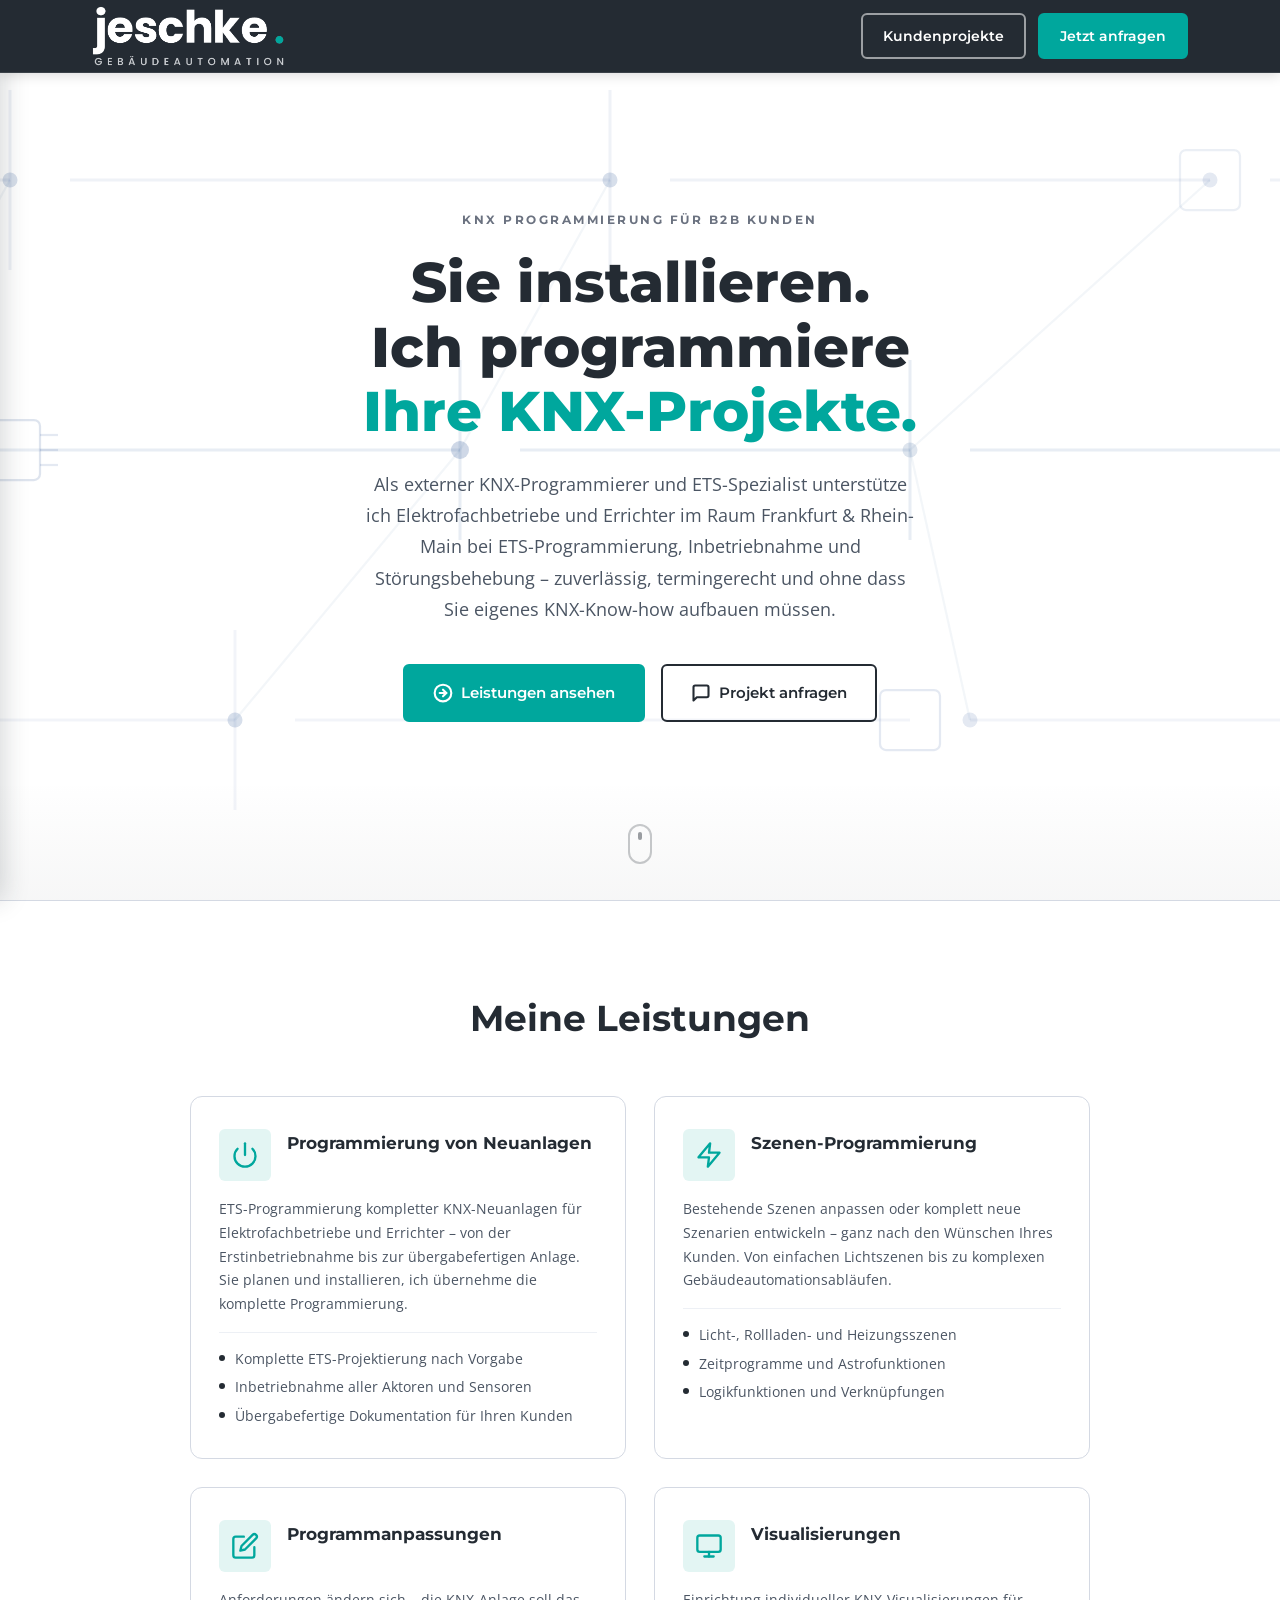
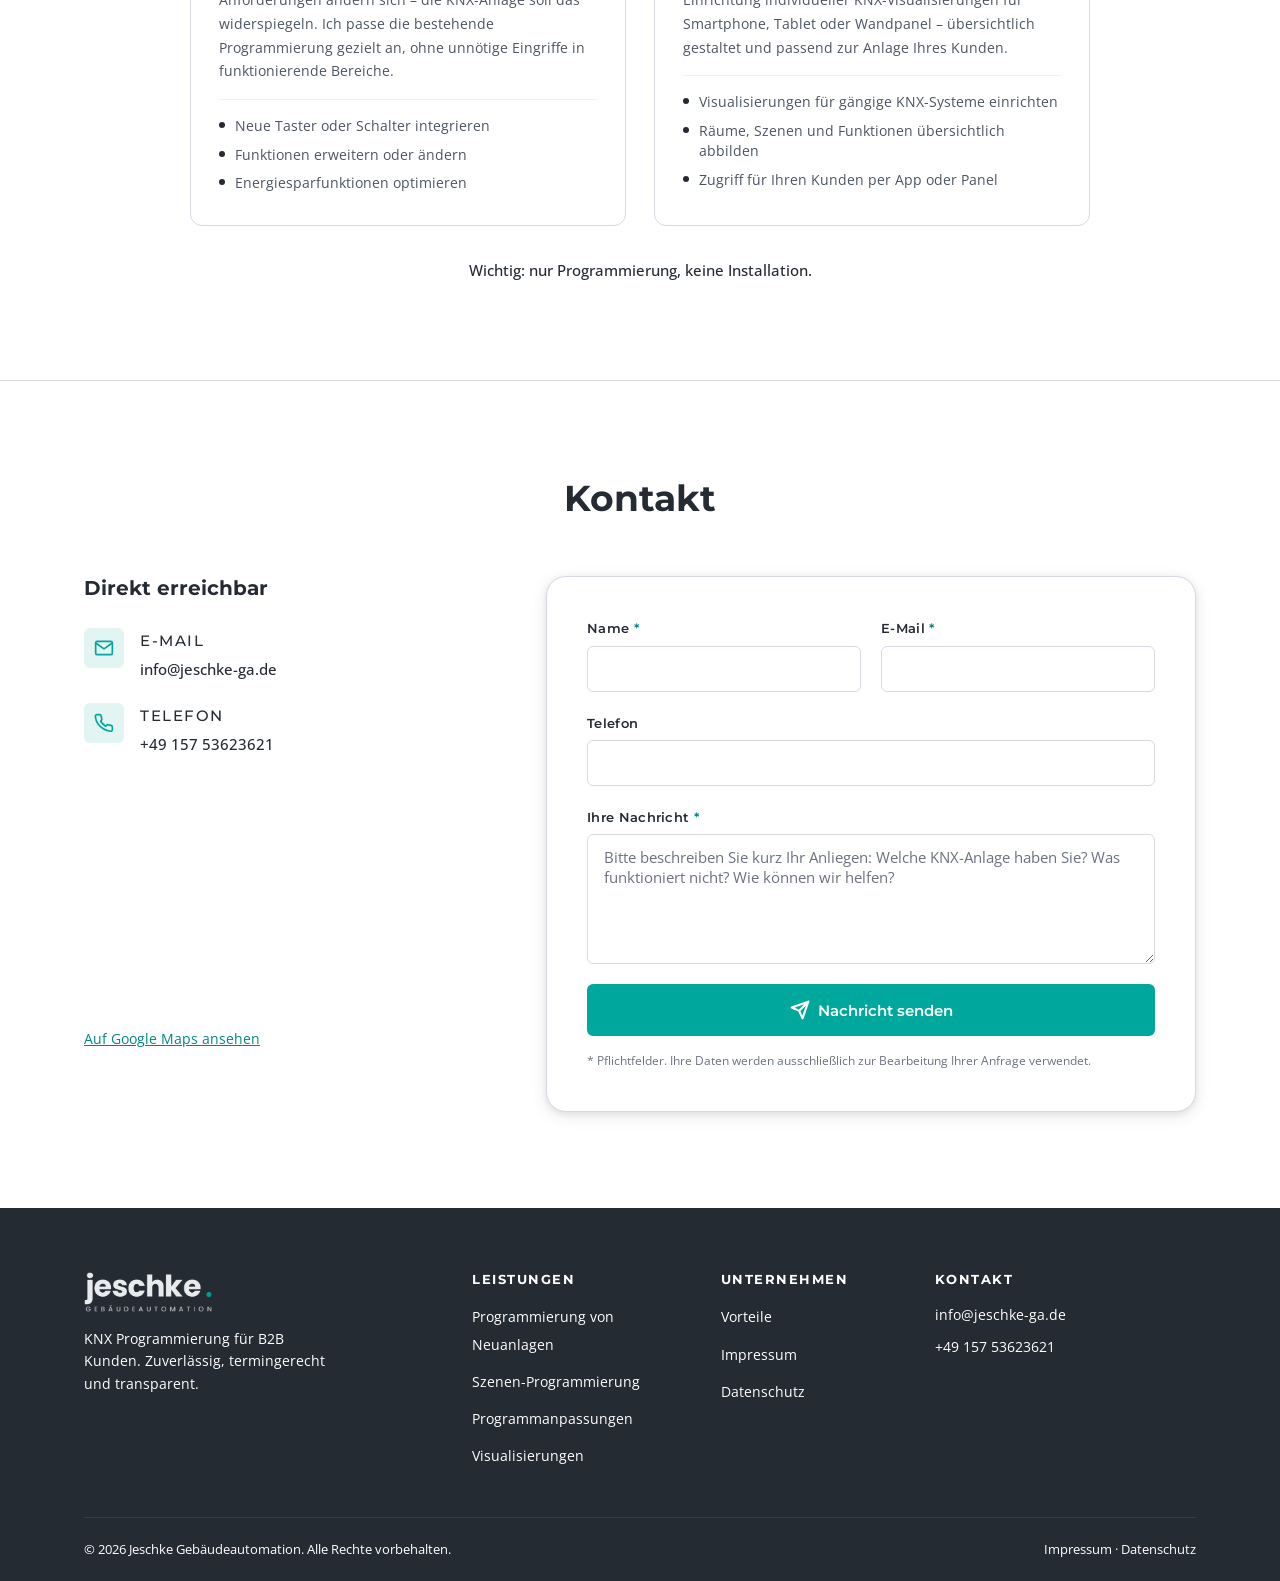
==== index.html @ 16a539ff "Komplettes Rebranding zu Jeschke Gebäudeautomation Neues Logo (Wortmarke + Teal-Punkt) in drei Varia" ====
<!DOCTYPE html>
<html lang="de">
<head>
    <meta charset="UTF-8">
    <meta name="viewport" content="width=device-width, initial-scale=1.0, viewport-fit=cover">
    <link rel="icon" type="image/png" href="assets/logo-square.png">
    <link rel="apple-touch-icon" href="assets/logo-square.png">
    <title>KNX Programmierung für B2B Kunden · Frankfurt | Jeschke Gebäudeautomation</title>
    <meta name="description" content="KNX Programmierung für B2B Kunden: externer KNX-Programmierer & ETS-Spezialist für Elektrofachbetriebe und Errichter im Raum Frankfurt am Main. Neuanlagen, Szenen-Programmierung, Visualisierung & Programmanpassung. Zuverlässig, termingerecht, transparent.">
    <meta name="keywords" content="KNX Programmierung für B2B Kunden, KNX Programmierer Frankfurt, KNX ETS Programmierer Frankfurt, KNX Spezialist Frankfurt, KNX Programmierung für Elektrofachbetriebe, KNX ETS Programmierung Frankfurt, ETS5 ETS6 Frankfurt, Smart Home KNX Frankfurt, Jeschke Gebäudeautomation Frankfurt, Gebäudeautomation Frankfurt, KNX Programmierung Rhein-Main">
    <meta name="robots" content="index, follow">
    <meta name="theme-color" content="#ffffff">
    <meta name="color-scheme" content="light">
    <link rel="canonical" href="https://jeschke-ga.de/">
    <meta property="og:title" content="KNX Programmierung für B2B Kunden · Frankfurt | Jeschke Gebäudeautomation">
    <meta property="og:description" content="Externer KNX-Programmierer & ETS-Spezialist für Elektrofachbetriebe und Errichter in Frankfurt am Main. Sie installieren, ich programmiere.">
    <meta property="og:type" content="website">
    <meta property="og:url" content="https://jeschke-ga.de/">
    <meta property="og:locale" content="de_DE">
    <script type="application/ld+json">
    {
      "@context": "https://schema.org",
      "@type": "LocalBusiness",
      "name": "Jeschke Gebäudeautomation",
      "description": "KNX Programmierung für B2B Kunden: externer KNX-Programmierer und ETS-Spezialist für Elektrofachbetriebe und Errichter in Frankfurt am Main. Programmierung von Neuanlagen, Szenen-Programmierung, Visualisierung und Programmanpassung.",
      "telephone": "+4915753623621",
      "email": "info@jeschke-ga.de",
      "url": "https://jeschke-ga.de/",
      "address": {
        "@type": "PostalAddress",
        "addressLocality": "Frankfurt am Main",
        "addressRegion": "Hessen",
        "addressCountry": "DE"
      },
      "areaServed": {
        "@type": "GeoCircle",
        "geoMidpoint": {
          "@type": "GeoCoordinates",
          "latitude": 50.1109,
          "longitude": 8.6821
        },
        "geoRadius": "80000"
      },
      "serviceType": [
        "KNX Programmierung für B2B Kunden",
        "KNX Programmierung für Neuanlagen",
        "KNX Szenen-Programmierung",
        "KNX Visualisierung",
        "KNX ETS Programmierung",
        "Gebäudeautomation"
      ],
      "priceRange": "€€",
      "openingHoursSpecification": {
        "@type": "OpeningHoursSpecification",
        "dayOfWeek": ["Monday","Tuesday","Wednesday","Thursday","Friday"],
        "opens": "08:00",
        "closes": "18:00"
      },
      "sameAs": []
    }
    </script>
    <link rel="preconnect" href="https://fonts.googleapis.com">
    <link rel="preconnect" href="https://fonts.gstatic.com" crossorigin>
    <link href="https://fonts.googleapis.com/css2?family=Montserrat:wght@400;600;700;800&family=Open+Sans:wght@400;500;600&display=swap" rel="stylesheet">
    <link rel="stylesheet" href="style.css?v=16">
</head>
<body>

    <!-- NAVIGATION -->
    <nav class="navbar" id="navbar">
        <div class="nav-container">
            <a href="#home" class="nav-logo">
                <img src="assets/logo-wide-white.png?v=3" alt="Jeschke Gebäudeautomation">
            </a>
            <div class="nav-actions">
                <a href="kundenprojekte.html" class="nav-btn-ghost">Kundenprojekte</a>
                <a href="#kontakt" class="nav-btn-primary">Jetzt anfragen</a>
            </div>
            <button class="nav-toggle" id="navToggle" aria-label="Menü öffnen" aria-expanded="false">
                <span></span><span></span><span></span>
            </button>
        </div>
    </nav>
    <div class="nav-overlay" id="navOverlay"></div>
    <div class="nav-drawer" id="navDrawer">
        <div class="nav-drawer-header">
            <img src="assets/logo-wide.png?v=3" alt="Jeschke Gebäudeautomation" class="nav-drawer-logo">
            <button class="nav-drawer-close" id="navClose" aria-label="Menü schließen">✕</button>
        </div>
        <nav class="nav-drawer-links">
            <a href="kundenprojekte.html" class="nav-drawer-link">Kundenprojekte</a>
            <a href="#kontakt" class="nav-drawer-link primary">Jetzt anfragen</a>
        </nav>
    </div>

    <!-- ============================================================
         HERO
    ============================================================ -->
    <section class="hero" id="home">
        <div class="hero-circuit" aria-hidden="true">
            <svg class="circuit-svg" viewBox="0 0 1440 600" preserveAspectRatio="xMidYMid slice" xmlns="http://www.w3.org/2000/svg">
                <line x1="0" y1="120" x2="300" y2="120" stroke="rgba(35,78,144,0.07)" stroke-width="2"/>
                <line x1="340" y1="120" x2="700" y2="120" stroke="rgba(35,78,144,0.07)" stroke-width="2"/>
                <line x1="740" y1="120" x2="1100" y2="120" stroke="rgba(35,78,144,0.07)" stroke-width="2"/>
                <line x1="1140" y1="120" x2="1440" y2="120" stroke="rgba(35,78,144,0.07)" stroke-width="2"/>
                <line x1="0" y1="300" x2="200" y2="300" stroke="rgba(35,78,144,0.1)" stroke-width="2"/>
                <line x1="240" y1="300" x2="600" y2="300" stroke="rgba(35,78,144,0.1)" stroke-width="2"/>
                <line x1="640" y1="300" x2="900" y2="300" stroke="rgba(35,78,144,0.1)" stroke-width="2"/>
                <line x1="940" y1="300" x2="1300" y2="300" stroke="rgba(35,78,144,0.1)" stroke-width="2"/>
                <line x1="1340" y1="300" x2="1440" y2="300" stroke="rgba(35,78,144,0.1)" stroke-width="2"/>
                <line x1="0" y1="480" x2="450" y2="480" stroke="rgba(35,78,144,0.06)" stroke-width="2"/>
                <line x1="490" y1="480" x2="900" y2="480" stroke="rgba(35,78,144,0.06)" stroke-width="2"/>
                <line x1="940" y1="480" x2="1440" y2="480" stroke="rgba(35,78,144,0.06)" stroke-width="2"/>
                <line x1="300" y1="60" x2="300" y2="180" stroke="rgba(35,78,144,0.07)" stroke-width="2"/>
                <line x1="700" y1="60" x2="700" y2="180" stroke="rgba(35,78,144,0.07)" stroke-width="2"/>
                <line x1="200" y1="240" x2="200" y2="360" stroke="rgba(35,78,144,0.1)" stroke-width="2"/>
                <line x1="600" y1="240" x2="600" y2="360" stroke="rgba(35,78,144,0.1)" stroke-width="2"/>
                <line x1="900" y1="240" x2="900" y2="360" stroke="rgba(35,78,144,0.1)" stroke-width="2"/>
                <line x1="450" y1="420" x2="450" y2="540" stroke="rgba(35,78,144,0.06)" stroke-width="2"/>
                <circle cx="300" cy="120" r="5" fill="rgba(35,78,144,0.18)"/>
                <circle cx="700" cy="120" r="5" fill="rgba(35,78,144,0.18)"/>
                <circle cx="1100" cy="120" r="5" fill="rgba(35,78,144,0.12)"/>
                <circle cx="200" cy="300" r="5" fill="rgba(35,78,144,0.22)"/>
                <circle cx="600" cy="300" r="6" fill="rgba(35,78,144,0.22)"/>
                <circle cx="900" cy="300" r="5" fill="rgba(35,78,144,0.15)"/>
                <circle cx="1300" cy="300" r="5" fill="rgba(35,78,144,0.15)"/>
                <circle cx="450" cy="480" r="5" fill="rgba(35,78,144,0.18)"/>
                <circle cx="940" cy="480" r="5" fill="rgba(35,78,144,0.12)"/>
                <line x1="300" y1="120" x2="200" y2="300" stroke="rgba(35,78,144,0.05)" stroke-width="1.5"/>
                <line x1="700" y1="120" x2="600" y2="300" stroke="rgba(35,78,144,0.05)" stroke-width="1.5"/>
                <line x1="1100" y1="120" x2="900" y2="300" stroke="rgba(35,78,144,0.05)" stroke-width="1.5"/>
                <line x1="600" y1="300" x2="450" y2="480" stroke="rgba(35,78,144,0.05)" stroke-width="1.5"/>
                <line x1="900" y1="300" x2="940" y2="480" stroke="rgba(35,78,144,0.05)" stroke-width="1.5"/>
                <rect x="280" y="280" width="40" height="40" rx="4" fill="none" stroke="rgba(35,78,144,0.15)" stroke-width="1.5"/>
                <rect x="880" y="460" width="40" height="40" rx="4" fill="none" stroke="rgba(35,78,144,0.12)" stroke-width="1.5"/>
                <rect x="1080" y="100" width="40" height="40" rx="4" fill="none" stroke="rgba(35,78,144,0.09)" stroke-width="1.5"/>
                <line x1="280" y1="290" x2="268" y2="290" stroke="rgba(35,78,144,0.12)" stroke-width="1.5"/>
                <line x1="280" y1="300" x2="268" y2="300" stroke="rgba(35,78,144,0.12)" stroke-width="1.5"/>
                <line x1="280" y1="310" x2="268" y2="310" stroke="rgba(35,78,144,0.12)" stroke-width="1.5"/>
                <line x1="320" y1="290" x2="332" y2="290" stroke="rgba(35,78,144,0.12)" stroke-width="1.5"/>
                <line x1="320" y1="300" x2="332" y2="300" stroke="rgba(35,78,144,0.12)" stroke-width="1.5"/>
                <line x1="320" y1="310" x2="332" y2="310" stroke="rgba(35,78,144,0.12)" stroke-width="1.5"/>
            </svg>
        </div>
        <div class="hero-content fade-in">
            <p class="hero-eyebrow">KNX Programmierung für B2B Kunden</p>
            <h1>Sie installieren.<br>Ich programmiere<br><span class="hero-accent">Ihre KNX-Projekte.</span></h1>
            <p class="hero-sub">Als externer KNX-Programmierer und ETS-Spezialist unterstütze ich Elektrofachbetriebe und Errichter im Raum Frankfurt &amp; Rhein-Main bei ETS-Programmierung, Inbetriebnahme und Störungsbehebung – zuverlässig, termingerecht und ohne dass Sie eigenes KNX-Know-how aufbauen müssen.</p>
            <div class="hero-ctas">
                <a href="#leistungen" class="btn btn-primary">
                    <svg width="20" height="20" viewBox="0 0 24 24" fill="none" stroke="currentColor" stroke-width="2.5" stroke-linecap="round" stroke-linejoin="round"><circle cx="12" cy="12" r="10"/><polyline points="12 8 16 12 12 16"/><line x1="8" y1="12" x2="16" y2="12"/></svg>
                    Leistungen ansehen
                </a>
                <a href="#kontakt" class="btn btn-outline">
                    <svg width="20" height="20" viewBox="0 0 24 24" fill="none" stroke="currentColor" stroke-width="2.5" stroke-linecap="round" stroke-linejoin="round"><path d="M21 15a2 2 0 0 1-2 2H7l-4 4V5a2 2 0 0 1 2-2h14a2 2 0 0 1 2 2z"></path></svg>
                    Projekt anfragen
                </a>
            </div>
        </div>
        <div class="hero-scroll-indicator" aria-hidden="true">
            <span></span>
        </div>
    </section>

    <!-- ============================================================
         LEISTUNGEN
    ============================================================ -->
    <section class="services" id="leistungen">
        <div class="container">
            <div class="section-header reveal">
                <h2>Meine Leistungen</h2>
            </div>
            <div class="service-grid">

                <div class="service-card reveal">
                    <div class="service-card-header">
                        <div class="service-icon">
                            <svg width="28" height="28" viewBox="0 0 24 24" fill="none" stroke="currentColor" stroke-width="2" stroke-linecap="round" stroke-linejoin="round"><path d="M12 2v10"/><path d="M18.36 6.64a9 9 0 1 1-12.73 0"/></svg>
                        </div>
                        <h3>Programmierung von Neuanlagen</h3>
                    </div>
                    <p>ETS-Programmierung kompletter KNX-Neuanlagen für Elektrofachbetriebe und Errichter – von der Erstinbetriebnahme bis zur übergabefertigen Anlage. Sie planen und installieren, ich übernehme die komplette Programmierung.</p>
                    <ul class="service-list">
                        <li>Komplette ETS-Projektierung nach Vorgabe</li>
                        <li>Inbetriebnahme aller Aktoren und Sensoren</li>
                        <li>Übergabefertige Dokumentation für Ihren Kunden</li>
                    </ul>
                </div>

                <div class="service-card reveal">
                    <div class="service-card-header">
                        <div class="service-icon">
                            <svg width="28" height="28" viewBox="0 0 24 24" fill="none" stroke="currentColor" stroke-width="2" stroke-linecap="round" stroke-linejoin="round"><polygon points="13 2 3 14 12 14 11 22 21 10 12 10 13 2"/></svg>
                        </div>
                        <h3>Szenen-Programmierung</h3>
                    </div>
                    <p>Bestehende Szenen anpassen oder komplett neue Szenarien entwickeln – ganz nach den Wünschen Ihres Kunden. Von einfachen Lichtszenen bis zu komplexen Gebäudeautomationsabläufen.</p>
                    <ul class="service-list">
                        <li>Licht-, Rollladen- und Heizungsszenen</li>
                        <li>Zeitprogramme und Astrofunktionen</li>
                        <li>Logikfunktionen und Verknüpfungen</li>
                    </ul>
                </div>

                <div class="service-card reveal">
                    <div class="service-card-header">
                        <div class="service-icon">
                            <svg width="28" height="28" viewBox="0 0 24 24" fill="none" stroke="currentColor" stroke-width="2" stroke-linecap="round" stroke-linejoin="round"><path d="M11 4H4a2 2 0 0 0-2 2v14a2 2 0 0 0 2 2h14a2 2 0 0 0 2-2v-7"/><path d="M18.5 2.5a2.121 2.121 0 0 1 3 3L12 15l-4 1 1-4 9.5-9.5z"/></svg>
                        </div>
                        <h3>Programmanpassungen</h3>
                    </div>
                    <p>Anforderungen ändern sich – die KNX-Anlage soll das widerspiegeln. Ich passe die bestehende Programmierung gezielt an, ohne unnötige Eingriffe in funktionierende Bereiche.</p>
                    <ul class="service-list">
                        <li>Neue Taster oder Schalter integrieren</li>
                        <li>Funktionen erweitern oder ändern</li>
                        <li>Energiesparfunktionen optimieren</li>
                    </ul>
                </div>

                <div class="service-card reveal">
                    <div class="service-card-header">
                        <div class="service-icon">
                            <svg width="28" height="28" viewBox="0 0 24 24" fill="none" stroke="currentColor" stroke-width="2" stroke-linecap="round" stroke-linejoin="round"><rect x="2" y="3" width="20" height="14" rx="2"/><line x1="8" y1="21" x2="16" y2="21"/><line x1="12" y1="17" x2="12" y2="21"/></svg>
                        </div>
                        <h3>Visualisierungen</h3>
                    </div>
                    <p>Einrichtung individueller KNX-Visualisierungen für Smartphone, Tablet oder Wandpanel – übersichtlich gestaltet und passend zur Anlage Ihres Kunden.</p>
                    <ul class="service-list">
                        <li>Visualisierungen für gängige KNX-Systeme einrichten</li>
                        <li>Räume, Szenen und Funktionen übersichtlich abbilden</li>
                        <li>Zugriff für Ihren Kunden per App oder Panel</li>
                    </ul>
                </div>

            </div>
            <p class="services-note reveal">Wichtig: nur Programmierung, keine Installation.</p>
        </div>
    </section>


    <!-- ============================================================
         KONTAKT
    ============================================================ -->
    <section class="contact" id="kontakt">
        <div class="container">
            <div class="section-header reveal">
                <h2>Kontakt</h2>
            </div>
            <div class="contact-wrapper reveal">
                <div class="contact-info">
                    <h3>Direkt erreichbar</h3>
                    <ul class="contact-list">
                        <li>
                            <div class="contact-icon">
                                <svg width="20" height="20" viewBox="0 0 24 24" fill="none" stroke="currentColor" stroke-width="2" stroke-linecap="round" stroke-linejoin="round"><path d="M4 4h16c1.1 0 2 .9 2 2v12c0 1.1-.9 2-2 2H4c-1.1 0-2-.9-2-2V6c0-1.1.9-2 2-2z"/><polyline points="22,6 12,13 2,6"/></svg>
                            </div>
                            <div>
                                <span class="contact-label">E-Mail</span>
                                <a href="mailto:info@jeschke-ga.de">info@jeschke-ga.de</a>
                            </div>
                        </li>
                        <li>
                            <div class="contact-icon">
                                <svg width="20" height="20" viewBox="0 0 24 24" fill="none" stroke="currentColor" stroke-width="2" stroke-linecap="round" stroke-linejoin="round"><path d="M22 16.92v3a2 2 0 0 1-2.18 2 19.79 19.79 0 0 1-8.63-3.07A19.5 19.5 0 0 1 4.69 13a19.79 19.79 0 0 1-3.07-8.67A2 2 0 0 1 3.6 2h3a2 2 0 0 1 2 1.72 12.84 12.84 0 0 0 .7 2.81 2 2 0 0 1-.45 2.11L8.09 9.91a16 16 0 0 0 6 6l1.27-1.27a2 2 0 0 1 2.11-.45 12.84 12.84 0 0 0 2.81.7A2 2 0 0 1 22 16.92z"/></svg>
                            </div>
                            <div>
                                <span class="contact-label">Telefon</span>
                                <a href="tel:+4915753623621">+49 157 53623621</a>
                            </div>
                        </li>
                    </ul>
                    <div class="contact-map">
                        <iframe
                            src="https://maps.google.com/maps?q=KNX+Consulting+Jeschke&output=embed&z=9"
                            width="100%"
                            height="220"
                            style="border:0; border-radius: 12px;"
                            allowfullscreen=""
                            loading="lazy"
                            referrerpolicy="no-referrer-when-downgrade"
                            title="Tätigkeitsgebiet Raum Frankfurt am Main">
                        </iframe>
                        <a href="https://maps.app.goo.gl/k1JLEGsHiykRSyze8" target="_blank" rel="noopener" class="contact-map-link">Auf Google Maps ansehen</a>
                    </div>
                </div>
                <form class="contact-form" id="contactForm" action="https://formspree.io/f/xgobpqkr" method="POST">
                    <input type="hidden" name="_subject" value="KNX Anfrage über Website">
                    <div class="form-row">
                        <div class="form-group">
                            <label for="name">Name <span class="required">*</span></label>
                            <input type="text" id="name" name="name" required autocomplete="name">
                        </div>
                        <div class="form-group">
                            <label for="email">E-Mail <span class="required">*</span></label>
                            <input type="email" id="email" name="email" required autocomplete="email">
                        </div>
                    </div>
                    <div class="form-group">
                        <label for="phone">Telefon</label>
                        <input type="tel" id="phone" name="phone" autocomplete="tel">
                    </div>
                    <div class="form-group">
                        <label for="message">Ihre Nachricht <span class="required">*</span></label>
                        <textarea id="message" name="message" rows="5" placeholder="Bitte beschreiben Sie kurz Ihr Anliegen: Welche KNX-Anlage haben Sie? Was funktioniert nicht? Wie können wir helfen?" required></textarea>
                    </div>
                    <button type="submit" class="btn btn-primary btn-full">
                        <svg width="20" height="20" viewBox="0 0 24 24" fill="none" stroke="currentColor" stroke-width="2.5" stroke-linecap="round" stroke-linejoin="round"><line x1="22" y1="2" x2="11" y2="13"/><polygon points="22 2 15 22 11 13 2 9 22 2"/></svg>
                        Nachricht senden
                    </button>
                    <p class="form-hint">* Pflichtfelder. Ihre Daten werden ausschließlich zur Bearbeitung Ihrer Anfrage verwendet.</p>
                </form>
            </div>
        </div>
    </section>

    <!-- ============================================================
         FOOTER
    ============================================================ -->
    <footer class="footer">
        <div class="container">
            <div class="footer-grid">
                <div class="footer-brand">
                    <img src="assets/logo-wide-white.png?v=3" alt="Jeschke Gebäudeautomation" class="footer-logo">
                    <p>KNX Programmierung für B2B Kunden. Zuverlässig, termingerecht und transparent.</p>
                </div>
                <div class="footer-links">
                    <h4>Leistungen</h4>
                    <ul>
                        <li><a href="#leistungen">Programmierung von Neuanlagen</a></li>
                        <li><a href="#leistungen">Szenen-Programmierung</a></li>
                        <li><a href="#leistungen">Programmanpassungen</a></li>
                        <li><a href="#leistungen">Visualisierungen</a></li>
                    </ul>
                </div>
                <div class="footer-links">
                    <h4>Unternehmen</h4>
                    <ul>
                        <li><a href="#vorteile">Vorteile</a></li>
                        <li><a href="impressum.html">Impressum</a></li>
                        <li><a href="datenschutz.html">Datenschutz</a></li>
                    </ul>
                </div>
                <div class="footer-contact">
                    <h4>Kontakt</h4>
                    <p><a href="mailto:info@jeschke-ga.de">info@jeschke-ga.de</a></p>
                    <p><a href="tel:+4915753623621">+49 157 53623621</a></p>
                </div>
            </div>
            <div class="footer-bottom">
                <p>&copy; <span id="year"></span> Jeschke Gebäudeautomation. Alle Rechte vorbehalten.</p>
                <p class="footer-legal"><a href="impressum.html">Impressum</a> · <a href="datenschutz.html">Datenschutz</a></p>
            </div>
        </div>
    </footer>

    <script src="script.js"></script>
</body>
</html>
---- style.css ----
/* ============================================================
   CSS VARIABLES & RESET
============================================================ */
:root {
    --navy:        #242B33;
    --navy-dark:   #171B20;
    --navy-mid:    #3A434F;
    --white:       #FFFFFF;
    --gray-50:     #F5F7FA;
    --gray-100:    #EDF0F5;
    --gray-200:    #D4D9E3;
    --gray-500:    #6B7280;
    --gray-700:    #374151;
    --text-main:   #242B33;
    --text-body:   #4B5563;
    --text-light:  #6B7280;
    --accent:       #00A79D;
    --accent-dark:  #00877F;
    --accent-light: #E3F5F3;
    --radius-sm:   6px;
    --radius-md:   12px;
    --radius-lg:   20px;
    --shadow-sm:   0 1px 3px rgba(36,43,51,0.08), 0 1px 2px rgba(36,43,51,0.06);
    --shadow-md:   0 4px 16px rgba(36,43,51,0.10), 0 2px 6px rgba(36,43,51,0.08);
    --shadow-lg:   0 10px 40px rgba(36,43,51,0.14), 0 4px 12px rgba(36,43,51,0.08);
    --shadow-card: 0 2px 12px rgba(36,43,51,0.08);
    --transition:  all 0.25s cubic-bezier(0.4, 0, 0.2, 1);
    --transition-slow: all 0.4s cubic-bezier(0.4, 0, 0.2, 1);
    --nav-height:  72px;
}

section + section {
    border-top: 1px solid var(--gray-200);
}

*, *::before, *::after {
    box-sizing: border-box;
    margin: 0;
    padding: 0;
}

html {
    scroll-behavior: smooth;
    scroll-padding-top: calc(var(--nav-height) + env(safe-area-inset-top, 0px));
    -webkit-text-size-adjust: 100%;
    background: #ffffff;
    color-scheme: light;
}

body {
    font-family: 'Open Sans', sans-serif;
    font-size: 16px;
    line-height: 1.7;
    color: var(--text-body);
    background: var(--white);
    overflow-x: hidden;
    overscroll-behavior: none;
}

img {
    max-width: 100%;
    height: auto;
    display: block;
}

a {
    color: var(--accent);
    text-decoration: none;
    transition: var(--transition);
}

a:hover {
    color: var(--accent-dark);
}

h1, h2, h3, h4 {
    font-family: 'Montserrat', sans-serif;
    color: var(--text-main);
    line-height: 1.2;
    font-weight: 700;
}

ul {
    list-style: none;
}

/* ============================================================
   UTILITY
============================================================ */
.container {
    max-width: 1160px;
    margin: 0 auto;
    padding: 0 24px;
}

.section-header {
    text-align: center;
    max-width: 640px;
    margin: 0 auto 56px;
}

.section-eyebrow {
    font-family: 'Montserrat', sans-serif;
    font-size: 12px;
    font-weight: 700;
    letter-spacing: 2px;
    text-transform: uppercase;
    color: var(--accent);
    margin-bottom: 12px;
}

.section-header h2 {
    font-size: clamp(1.6rem, 3vw, 2.25rem);
    color: var(--text-main);
    margin-bottom: 16px;
}

.section-sub {
    font-size: 1.05rem;
    color: var(--text-light);
}

/* ============================================================
   SCROLL ANIMATIONS
============================================================ */
.reveal {
    opacity: 0;
    transform: translateY(28px);
    transition: opacity 0.6s cubic-bezier(0.4, 0, 0.2, 1),
                transform 0.6s cubic-bezier(0.4, 0, 0.2, 1);
}

.reveal.visible {
    opacity: 1;
    transform: translateY(0);
}

.fade-in {
    animation: fadeInUp 0.9s cubic-bezier(0.4, 0, 0.2, 1) both;
}

@keyframes fadeInUp {
    from { opacity: 0; transform: translateY(40px); }
    to   { opacity: 1; transform: translateY(0); }
}

/* ============================================================
   BUTTONS
============================================================ */
.btn {
    display: inline-flex;
    align-items: center;
    gap: 8px;
    padding: 14px 28px;
    border-radius: var(--radius-sm);
    font-family: 'Montserrat', sans-serif;
    font-size: 0.95rem;
    font-weight: 600;
    cursor: pointer;
    border: 2px solid transparent;
    transition: var(--transition);
    text-decoration: none;
    white-space: nowrap;
}

/* Primary: auf weißem Hintergrund → Teal-Schaltfläche, weißer Text */
.btn-primary {
    background: var(--accent);
    color: var(--white);
    border-color: var(--accent);
}

.btn-primary:hover {
    background: var(--accent-dark);
    border-color: var(--accent-dark);
    color: var(--white);
    transform: translateY(-2px);
    box-shadow: 0 8px 24px rgba(0, 167, 157, 0.3);
}

/* Outline: Sekundär-Button auf weißem Hintergrund → transparenter Hintergrund, marineblaue Schrift & Rand */
.btn-outline {
    background: transparent;
    color: var(--navy);
    border-color: var(--navy);
}

.btn-outline:hover {
    background: var(--navy);
    border-color: var(--navy);
    color: var(--white);
    transform: translateY(-2px);
}

.btn-full {
    width: 100%;
    justify-content: center;
}

/* SEO-Region: dunkler Hintergrund → primäre Buttons weiß mit Teal-Schrift */
.seo-region .btn-primary {
    background: var(--white);
    color: var(--accent-dark);
    border-color: var(--white);
}

.seo-region .btn-primary:hover {
    background: rgba(255,255,255,0.9);
    color: var(--accent-dark);
    border-color: var(--white);
    transform: translateY(-2px);
    box-shadow: 0 8px 24px rgba(0,0,0,0.15);
}

/* ============================================================
   NAVBAR
============================================================ */
.navbar {
    position: fixed;
    top: 0;
    left: 0;
    right: 0;
    z-index: 1000;
    background: var(--navy);
    border-bottom: 1px solid rgba(255,255,255,0.1);
    box-shadow: 0 2px 12px rgba(0,0,0,0.15);
    padding-top: env(safe-area-inset-top, 0px);
    transition: box-shadow 0.3s ease;
}

.navbar.scrolled {
    box-shadow: 0 2px 20px rgba(0,0,0,0.2);
}

.nav-container {
    max-width: 1160px;
    margin: 0 auto;
    padding: 0 32px;
    height: var(--nav-height);
    display: flex;
    align-items: center;
    justify-content: space-between;
    gap: 24px;
}

.nav-logo {
    flex-shrink: 0;
    display: flex;
    align-items: center;
    text-decoration: none;
}

.nav-logo img {
    height: 60px;
    width: auto;
    display: block;
}

.nav-actions {
    display: flex;
    align-items: center;
    gap: 12px;
    flex-shrink: 0;
}

.nav-toggle {
    display: none;
    flex-direction: column;
    gap: 5px;
    background: none;
    border: none;
    cursor: pointer;
    padding: 8px;
    border-radius: var(--radius-sm);
    transition: var(--transition);
    flex-shrink: 0;
}

.nav-toggle span {
    display: block;
    width: 26px;
    height: 2.5px;
    background: var(--white);
    border-radius: 2px;
    transition: var(--transition);
}

.nav-toggle.active span:nth-child(1) { transform: translateY(7.5px) rotate(45deg); }
.nav-toggle.active span:nth-child(2) { opacity: 0; transform: scaleX(0); }
.nav-toggle.active span:nth-child(3) { transform: translateY(-7.5px) rotate(-45deg); }

.nav-overlay {
    display: none;
    position: fixed;
    inset: 0;
    background: rgba(0,0,0,0.45);
    z-index: 998;
}

.nav-overlay.open {
    display: block;
}

.nav-drawer {
    position: fixed;
    top: 0;
    left: 0;
    width: 75vw;
    max-width: 320px;
    height: 100%;
    background: var(--white);
    z-index: 999;
    transform: translateX(-100%);
    transition: transform 0.3s cubic-bezier(0.4, 0, 0.2, 1);
    display: flex;
    flex-direction: column;
    box-shadow: 4px 0 24px rgba(36,43,51,0.18);
}

.nav-drawer.open {
    transform: translateX(0);
}

.nav-drawer-header {
    display: flex;
    align-items: center;
    justify-content: space-between;
    padding: 20px 20px 16px;
    border-bottom: 1px solid var(--gray-100);
}

.nav-drawer-logo {
    height: 38px;
    width: auto;
}

.nav-drawer-close {
    background: none;
    border: none;
    font-size: 1.4rem;
    font-weight: 700;
    color: var(--navy);
    cursor: pointer;
    padding: 4px 8px;
    line-height: 1;
    transition: var(--transition);
}

.nav-drawer-close:hover {
    color: var(--navy-mid);
}

.nav-drawer-links {
    display: flex;
    flex-direction: column;
}

.nav-drawer-link {
    padding: 18px 24px;
    font-family: 'Montserrat', sans-serif;
    font-size: 1rem;
    font-weight: 600;
    color: var(--navy);
    text-decoration: none;
    border-bottom: 1px solid var(--gray-100);
    transition: var(--transition);
    display: block;
}

.nav-drawer-link:hover {
    background: var(--gray-50);
    color: var(--navy-mid);
}

.nav-drawer-link.primary {
    color: var(--accent-dark);
}

.nav-btn-ghost {
    padding: 9px 20px;
    border: 2px solid rgba(255,255,255,0.55);
    color: var(--white);
    border-radius: var(--radius-sm);
    font-family: 'Montserrat', sans-serif;
    font-size: 0.9rem;
    font-weight: 600;
    text-decoration: none;
    transition: var(--transition);
    white-space: nowrap;
}

.nav-btn-ghost:hover {
    background: var(--white);
    border-color: var(--white);
    color: var(--navy);
}

.nav-btn-primary {
    padding: 9px 20px;
    background: var(--accent);
    color: var(--white);
    border-radius: var(--radius-sm);
    font-family: 'Montserrat', sans-serif;
    font-size: 0.9rem;
    font-weight: 600;
    border: 2px solid var(--accent);
    text-decoration: none;
    transition: var(--transition);
    white-space: nowrap;
}

.nav-btn-primary:hover {
    background: var(--accent-dark);
    border-color: var(--accent-dark);
    color: var(--white);
    transform: translateY(-1px);
    box-shadow: 0 4px 12px rgba(0,0,0,0.25);
}

@media (max-width: 768px) {
    :root {
        --nav-height: 68px;
    }

    .nav-container {
        padding: 0 16px;
        gap: 12px;
    }

    .nav-logo img {
        height: 45px;
    }

    /* Desktop-Buttons ausblenden */
    .nav-actions {
        display: none;
    }

    /* Burger-Button einblenden */
    .nav-toggle {
        display: flex;
    }
}

/* ============================================================
   HERO
============================================================ */
.hero {
    position: relative;
    min-height: 100vh;
    background: var(--white);
    display: flex;
    align-items: center;
    overflow: hidden;
    padding: calc(var(--nav-height) + env(safe-area-inset-top, 0px) + 40px) 24px 80px;
}

.hero::after {
    content: '';
    position: absolute;
    bottom: 0;
    left: 0;
    right: 0;
    height: 120px;
    background: linear-gradient(to bottom, transparent, rgba(36,43,51,0.04));
    pointer-events: none;
}

.hero-circuit {
    position: absolute;
    inset: 0;
    pointer-events: none;
    overflow: hidden;
}

.circuit-svg {
    width: 100%;
    height: 100%;
    object-fit: cover;
}

.hero-content {
    position: relative;
    z-index: 1;
    max-width: 720px;
    margin: 0 auto;
    text-align: center;
    animation-delay: 0.1s;
}

.hero-eyebrow {
    font-family: 'Montserrat', sans-serif;
    font-size: 12px;
    font-weight: 700;
    letter-spacing: 2.5px;
    text-transform: uppercase;
    color: var(--text-light);
    margin-bottom: 20px;
}

.hero h1 {
    font-size: clamp(2rem, 5vw, 3.5rem);
    font-weight: 800;
    color: var(--text-main);
    margin-bottom: 24px;
    line-height: 1.15;
}

.hero-accent {
    color: var(--accent);
}

.hero-sub {
    font-size: clamp(1rem, 2vw, 1.15rem);
    color: var(--text-body);
    margin-bottom: 40px;
    max-width: 560px;
    margin-left: auto;
    margin-right: auto;
    line-height: 1.7;
}

.hero-ctas {
    display: flex;
    gap: 16px;
    justify-content: center;
    flex-wrap: wrap;
}

.hero-scroll-indicator {
    position: absolute;
    bottom: 36px;
    left: 50%;
    transform: translateX(-50%);
    z-index: 2;
}

.hero-scroll-indicator span {
    display: block;
    width: 24px;
    height: 40px;
    border: 2px solid rgba(36,43,51,0.25);
    border-radius: 12px;
    position: relative;
}

.hero-scroll-indicator span::before {
    content: '';
    position: absolute;
    top: 6px;
    left: 50%;
    transform: translateX(-50%);
    width: 4px;
    height: 8px;
    background: rgba(36,43,51,0.45);
    border-radius: 2px;
    animation: scrollBob 1.8s ease-in-out infinite;
}

@keyframes scrollBob {
    0%, 100% { transform: translateX(-50%) translateY(0); opacity: 1; }
    50%       { transform: translateX(-50%) translateY(12px); opacity: 0.3; }
}

/* ============================================================
   SERVICES
============================================================ */
.services {
    padding: 96px 0;
    background: var(--white);
}

.service-grid {
    display: grid;
    grid-template-columns: repeat(2, 1fr);
    gap: 28px;
    max-width: 900px;
    margin: 0 auto;
}

.service-card {
    background: var(--white);
    border: 1px solid var(--gray-200);
    border-radius: var(--radius-md);
    padding: 32px 28px;
    transition: var(--transition-slow);
    position: relative;
    overflow: hidden;
}

.service-card::before {
    content: '';
    position: absolute;
    top: 0;
    left: 0;
    right: 0;
    height: 3px;
    background: var(--accent);
    opacity: 0;
    transition: opacity 0.3s ease;
}

.service-card:hover {
    transform: translateY(-6px);
    box-shadow: var(--shadow-lg);
    border-color: var(--gray-200);
}

.service-card:hover::before {
    opacity: 1;
}

.service-card-highlight {
    background: linear-gradient(160deg, var(--navy) 0%, var(--navy-mid) 100%);
    border-color: transparent;
}

.service-card-highlight h3,
.service-card-highlight p,
.service-card-highlight .service-list li {
    color: rgba(255,255,255,0.9);
}

.service-card-highlight .service-icon {
    background: rgba(255,255,255,0.15);
    color: var(--white);
}

.service-card-highlight::before {
    background: rgba(255,255,255,0.35);
    opacity: 1;
}

.service-card-header {
    display: flex;
    align-items: flex-start;
    gap: 16px;
    margin-bottom: 16px;
    flex-wrap: wrap;
}

.service-icon {
    width: 52px;
    height: 52px;
    background: var(--accent-light);
    border-radius: var(--radius-sm);
    display: flex;
    align-items: center;
    justify-content: center;
    color: var(--accent);
    flex-shrink: 0;
    transition: var(--transition);
}

.service-card:hover .service-icon {
    background: var(--accent);
    color: var(--white);
}

.service-card h3 {
    font-size: 1.05rem;
    color: var(--text-main);
    padding-top: 4px;
    flex: 1;
    min-width: 0;
}

.badge {
    display: inline-block;
    background: var(--accent);
    color: var(--white);
    font-family: 'Montserrat', sans-serif;
    font-size: 10px;
    font-weight: 700;
    letter-spacing: 0.5px;
    text-transform: uppercase;
    padding: 3px 8px;
    border-radius: 4px;
    margin-top: 2px;
    flex-shrink: 0;
}

.service-card p {
    font-size: 0.9rem;
    color: var(--text-body);
    margin-bottom: 16px;
    line-height: 1.65;
}

.service-list {
    display: flex;
    flex-direction: column;
    gap: 8px;
    border-top: 1px solid var(--gray-100);
    padding-top: 16px;
}

.service-card-highlight .service-list {
    border-color: rgba(255,255,255,0.12);
}

.service-list li {
    display: flex;
    align-items: flex-start;
    gap: 10px;
    font-size: 0.85rem;
    color: var(--text-body);
    line-height: 1.5;
}

.service-list li::before {
    content: '';
    display: block;
    width: 6px;
    height: 6px;
    background: var(--navy);
    border-radius: 50%;
    flex-shrink: 0;
    margin-top: 6px;
}

.service-card-highlight .service-list li::before {
    background: rgba(255,255,255,0.7);
}


/* ============================================================
   WHY / VORTEILE
============================================================ */
.why {
    padding: 96px 0;
    background: var(--white);
}

.why-grid {
    display: grid;
    grid-template-columns: repeat(4, 1fr);
    gap: 24px;
}

.why-card {
    background: var(--white);
    border-radius: var(--radius-md);
    padding: 32px 24px;
    box-shadow: var(--shadow-sm);
    border: 1px solid var(--gray-100);
    text-align: center;
    transition: var(--transition-slow);
}

.why-card:hover {
    transform: translateY(-4px);
    box-shadow: var(--shadow-md);
}

.why-icon {
    width: 64px;
    height: 64px;
    background: var(--accent-light);
    border-radius: 50%;
    display: flex;
    align-items: center;
    justify-content: center;
    color: var(--accent);
    margin: 0 auto 20px;
    transition: var(--transition);
}

.why-card:hover .why-icon {
    background: var(--accent);
    color: var(--white);
}

.why-card h3 {
    font-size: 0.95rem;
    margin-bottom: 10px;
    color: var(--text-main);
}

.why-card p {
    font-size: 0.87rem;
    color: var(--text-light);
    line-height: 1.6;
}

/* ============================================================
   CONTACT
============================================================ */
.contact {
    padding: 96px 0;
    background: var(--white);
}

.contact-wrapper {
    display: grid;
    grid-template-columns: 1fr 1.6fr;
    gap: 56px;
    align-items: start;
}

.contact-info h3 {
    font-size: 1.25rem;
    margin-bottom: 28px;
    color: var(--text-main);
}

.contact-list {
    display: flex;
    flex-direction: column;
    gap: 20px;
    margin-bottom: 32px;
}

.contact-list li {
    display: flex;
    gap: 16px;
    align-items: flex-start;
}

.contact-icon {
    width: 40px;
    height: 40px;
    background: var(--accent-light);
    border-radius: var(--radius-sm);
    display: flex;
    align-items: center;
    justify-content: center;
    color: var(--accent);
    flex-shrink: 0;
}

.contact-label {
    display: block;
    font-size: 11px;
    font-family: 'Montserrat', sans-serif;
    font-weight: 700;
    letter-spacing: 1.5px;
    text-transform: uppercase;
    color: var(--text-light);
    margin-bottom: 2px;
}

.contact-list a,
.contact-list span {
    font-size: 0.95rem;
    color: var(--text-main);
    font-weight: 500;
}

.contact-list a:hover {
    color: var(--accent);
}

.contact-note {
    background: var(--accent-light);
    border: 1px solid rgba(0,167,157,0.2);
    border-radius: var(--radius-md);
    padding: 16px 20px;
    display: flex;
    gap: 12px;
    align-items: flex-start;
}

.contact-note svg {
    color: var(--accent-dark);
    flex-shrink: 0;
    margin-top: 1px;
}

.contact-note p {
    font-size: 0.87rem;
    color: var(--text-body);
    line-height: 1.55;
}

/* FORM */
.contact-form {
    background: var(--white);
    border: 1px solid var(--gray-200);
    border-radius: var(--radius-lg);
    padding: 40px;
    box-shadow: var(--shadow-md);
    display: flex;
    flex-direction: column;
    gap: 20px;
}

.form-row {
    display: grid;
    grid-template-columns: 1fr 1fr;
    gap: 20px;
}

.form-group {
    display: flex;
    flex-direction: column;
    gap: 6px;
}

.form-group label {
    font-family: 'Montserrat', sans-serif;
    font-size: 0.82rem;
    font-weight: 600;
    color: var(--text-main);
    letter-spacing: 0.3px;
}

.required {
    color: var(--accent-dark);
}

.form-group input,
.form-group select,
.form-group textarea {
    padding: 12px 16px;
    border: 1.5px solid var(--gray-200);
    border-radius: var(--radius-sm);
    font-family: 'Open Sans', sans-serif;
    font-size: 0.93rem;
    color: var(--text-main);
    background: var(--white);
    transition: var(--transition);
    outline: none;
    appearance: none;
    -webkit-appearance: none;
}

.form-group select {
    background-image: url("data:image/svg+xml,%3Csvg xmlns='http://www.w3.org/2000/svg' width='12' height='12' viewBox='0 0 24 24' fill='none' stroke='%236B7280' stroke-width='2.5' stroke-linecap='round' stroke-linejoin='round'%3E%3Cpolyline points='6 9 12 15 18 9'%3E%3C/polyline%3E%3C/svg%3E");
    background-repeat: no-repeat;
    background-position: right 14px center;
    padding-right: 40px;
    cursor: pointer;
}

.form-group input:focus,
.form-group select:focus,
.form-group textarea:focus {
    border-color: var(--accent);
    box-shadow: 0 0 0 3px rgba(0, 167, 157, 0.15);
}

.form-group input::placeholder,
.form-group textarea::placeholder {
    color: var(--gray-500);
}

.form-group textarea {
    resize: vertical;
    min-height: 130px;
}

.form-hint {
    font-size: 0.78rem;
    color: var(--text-light);
    line-height: 1.5;
    margin-top: -4px;
}

.contact-map {
    margin-top: 24px;
}

.contact-map-link {
    display: inline-block;
    margin-top: 8px;
    font-size: 0.85rem;
    color: var(--accent-dark);
    text-decoration: underline;
}

.contact-map-link:hover {
    color: var(--accent);
}

.services-note {
    text-align: center;
    margin-top: 32px;
    color: var(--navy);
    font-size: 0.95rem;
    font-weight: 500;
}

/* ============================================================
   FOOTER
============================================================ */
.footer {
    background: var(--navy);
    color: var(--white);
    padding: 64px 0 0;
}

.footer-grid {
    display: grid;
    grid-template-columns: 2fr 1.2fr 1fr 1.5fr;
    gap: 40px;
    padding-bottom: 48px;
    border-bottom: 1px solid rgba(255,255,255,0.08);
}

.footer-logo {
    height: 40px;
    width: auto;
    margin-bottom: 16px;
    opacity: 0.9;
}

.footer-brand p {
    font-size: 0.87rem;
    line-height: 1.6;
    max-width: 260px;
}

.footer-links h4,
.footer-contact h4 {
    font-family: 'Montserrat', sans-serif;
    font-size: 0.8rem;
    font-weight: 700;
    letter-spacing: 1.5px;
    text-transform: uppercase;
    color: var(--white);
    margin-bottom: 16px;
}

.footer-links ul {
    display: flex;
    flex-direction: column;
    gap: 10px;
}

.footer-links a {
    font-size: 0.88rem;
    color: var(--white);
    transition: var(--transition);
}

.footer-contact p {
    font-size: 0.88rem;
    margin-bottom: 8px;
}

.footer-contact a {
    color: var(--white);
}

.footer-bottom {
    padding: 20px 0;
    display: flex;
    justify-content: space-between;
    align-items: center;
    gap: 16px;
    flex-wrap: wrap;
}

.footer-bottom p {
    font-size: 0.82rem;
    color: var(--white);
}

.footer-legal a {
    color: var(--white);
    font-size: 0.82rem;
}

/* ============================================================
   RESPONSIVE – TABLET (≤ 1024px)
============================================================ */
@media (max-width: 1024px) {
    .service-grid {
        grid-template-columns: repeat(2, 1fr);
        max-width: 100%;
    }

    .why-grid {
        grid-template-columns: repeat(2, 1fr);
    }

    .footer-grid {
        grid-template-columns: repeat(2, 1fr);
    }
}

/* ============================================================
   RESPONSIVE – MOBILE (≤ 768px)
============================================================ */
@media (max-width: 768px) {
    /* Sections */
    .services, .why, .contact {
        padding: 56px 0;
    }

    .section-header {
        margin-bottom: 32px;
    }

    .service-grid {
        grid-template-columns: 1fr;
        gap: 16px;
        max-width: 100%;
    }

    .service-card {
        padding: 24px 20px;
    }

    .why-grid {
        grid-template-columns: 1fr 1fr;
        gap: 14px;
    }

    .why-card {
        padding: 24px 16px;
    }

    /* Contact */
    .contact-wrapper {
        grid-template-columns: 1fr;
        gap: 28px;
    }

    .contact-form {
        padding: 28px 20px;
        box-shadow: var(--shadow-sm);
    }

    .form-row {
        grid-template-columns: 1fr;
    }

    /* FIX: iOS Safari zoomt automatisch wenn input < 16px */
    .form-group input,
    .form-group select,
    .form-group textarea {
        font-size: 16px;
    }

    /* SEO Region */
    .seo-region {
        padding: 48px 0;
    }

    .seo-region-content h2 {
        font-size: 1.3rem;
        text-align: left;
    }

    .seo-region-content p {
        font-size: 0.93rem;
        text-align: left;
    }

    .seo-region-tags {
        justify-content: flex-start;
    }

    /* Footer */
    .footer {
        padding: 48px 0 0;
    }

    .footer-grid {
        grid-template-columns: 1fr;
        gap: 28px;
        padding-bottom: 36px;
    }

    .footer-logo {
        height: 34px;
    }

    .footer-bottom {
        flex-direction: column;
        text-align: center;
        gap: 8px;
    }
}

/* ============================================================
   RESPONSIVE – SMALL MOBILE (≤ 480px)
============================================================ */
@media (max-width: 480px) {
    .container {
        padding: 0 16px;
    }

    .services, .why, .contact {
        padding: 48px 0;
    }

    .section-header {
        margin-bottom: 28px;
    }

    .why-grid {
        grid-template-columns: 1fr;
    }

    .btn {
        padding: 13px 22px;
        font-size: 0.9rem;
    }

    .contact-form {
        padding: 24px 16px;
    }
}

/* ============================================================
   FOCUS STYLES (ACCESSIBILITY)
============================================================ */
a:focus-visible,
button:focus-visible,
input:focus-visible,
select:focus-visible,
textarea:focus-visible {
    outline: 2px solid var(--accent);
    outline-offset: 3px;
}

/* ============================================================
   STAGGERED REVEAL DELAYS
============================================================ */
.service-card:nth-child(2) { transition-delay: 0.1s; }
.service-card:nth-child(3) { transition-delay: 0.2s; }
.service-card:nth-child(4) { transition-delay: 0.15s; }
.service-card:nth-child(5) { transition-delay: 0.25s; }

.why-card:nth-child(2) { transition-delay: 0.1s; }
.why-card:nth-child(3) { transition-delay: 0.2s; }
.why-card:nth-child(4) { transition-delay: 0.3s; }

@media (prefers-reduced-motion: reduce) {
    .reveal, .fade-in {
        opacity: 1;
        transform: none;
        animation: none;
        transition: none;
    }
    html { scroll-behavior: auto; }
}


/* ============================================================
   SEO REGION SECTION
============================================================ */
.seo-region {
    background: var(--navy);
    padding: 4rem 0;
    border-top: 1px solid rgba(255,255,255,0.08);
}

.seo-region-content {
    max-width: 800px;
    margin: 0 auto;
    text-align: center;
}

.seo-region-content h2 {
    font-size: clamp(1.4rem, 3vw, 1.9rem);
    color: var(--white);
    margin-bottom: 1.2rem;
}

.seo-region-content p {
    color: rgba(255,255,255,0.8);
    line-height: 1.8;
    margin-bottom: 1rem;
    font-size: 1rem;
}

.seo-region-content strong {
    color: var(--white);
}

.seo-region-tags {
    display: flex;
    flex-wrap: wrap;
    gap: 0.5rem;
    justify-content: center;
    margin-top: 1.5rem;
}

.seo-region-tags span {
    background: rgba(255,255,255,0.1);
    border: 1px solid rgba(255,255,255,0.25);
    color: rgba(255,255,255,0.9);
    padding: 0.3rem 0.8rem;
    border-radius: 999px;
    font-size: 0.85rem;
    font-weight: 500;
}
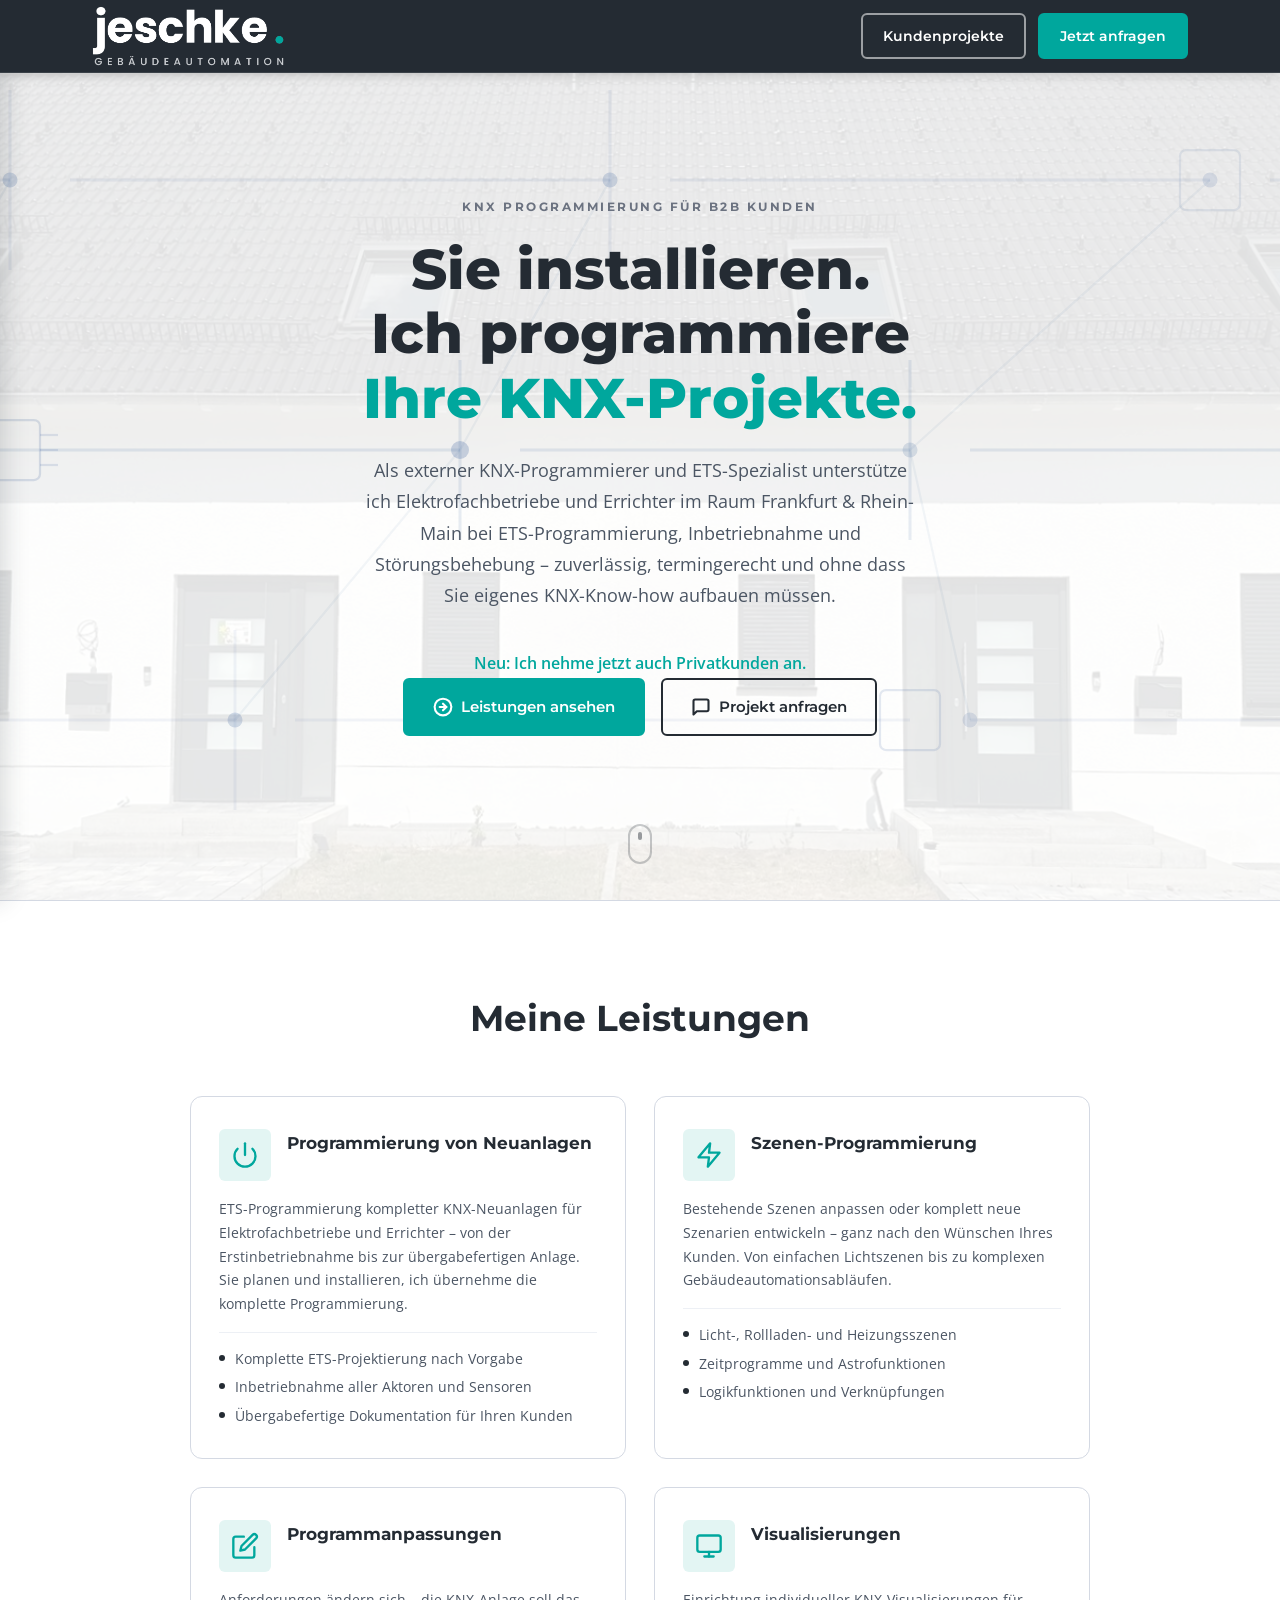
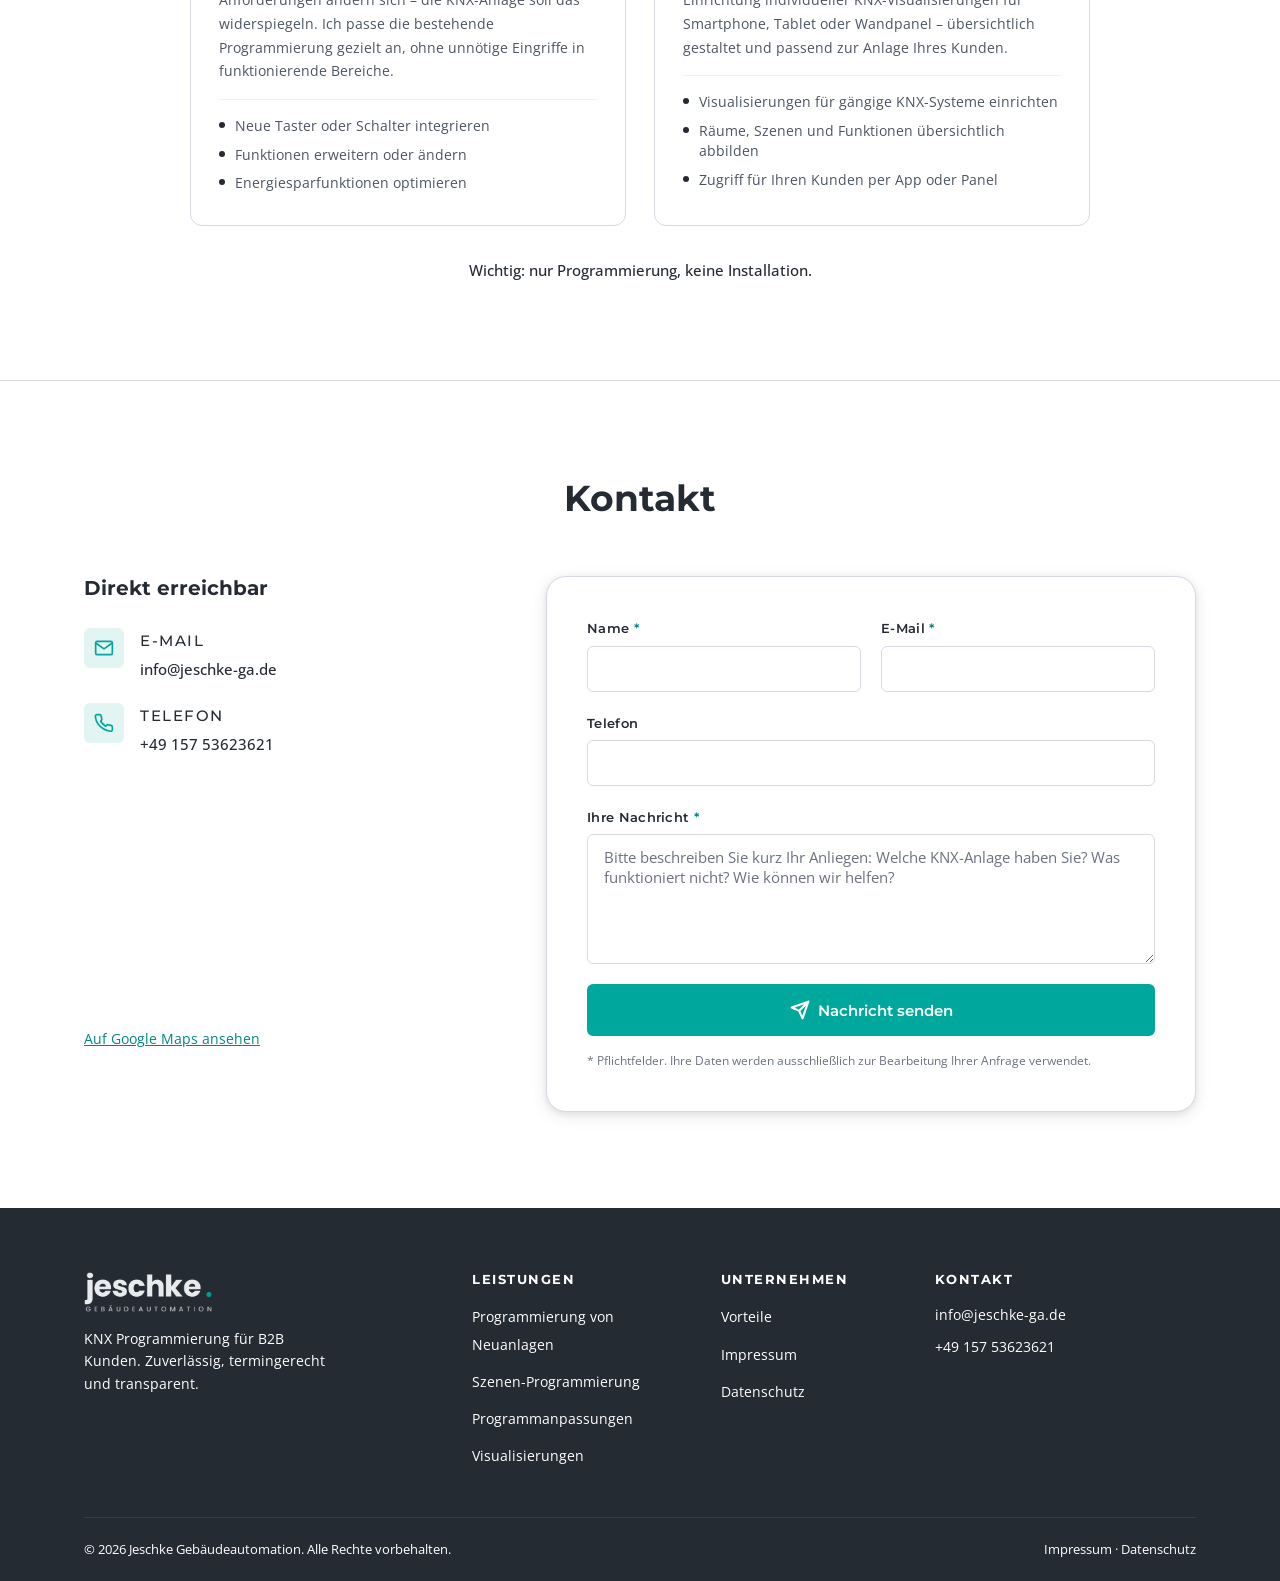
==== commit 4a3d48dc: "Landing: dezente Hintergrundbilder für Hero (Privatkunden-Hinweis)" ====
--- a/index.html
+++ b/index.html
@@ -63,6 +63,36 @@
     <link rel="preconnect" href="https://fonts.gstatic.com" crossorigin>
     <link href="https://fonts.googleapis.com/css2?family=Montserrat:wght@400;600;700;800&family=Open+Sans:wght@400;500;600&display=swap" rel="stylesheet">
     <link rel="stylesheet" href="style.css?v=16">
+    <style>
+    /* Subtile Hintergrundbilder für die Landing-Page (dezent, professionell) */
+    .hero { position: relative; overflow: hidden; }
+    .hero::before,
+    .hero::after {
+        content: "";
+        position: absolute;
+        inset: 0;
+        z-index: 0;
+        background-repeat: no-repeat;
+        background-size: cover;
+        background-position: center;
+        pointer-events: none;
+        transform: translateZ(0);
+    }
+    .hero::before {
+        background-image: url('assets/zweifamilienhaus-outhman.png');
+        opacity: 0.12;
+        filter: saturate(0.9) blur(0.6px);
+    }
+    .hero::after {
+        background-image: url('assets/3db602c9-6c4a-48fe-830f-4647250aa746.JPG');
+        opacity: 0.05;
+        mix-blend-mode: overlay;
+    }
+    .hero-content { position: relative; z-index: 1; }
+    @media (max-width: 800px) {
+        .hero::before, .hero::after { display: none; }
+    }
+    </style>
 </head>
 <body>
 
@@ -146,6 +176,7 @@
             <p class="hero-eyebrow">KNX Programmierung für B2B Kunden</p>
             <h1>Sie installieren.<br>Ich programmiere<br><span class="hero-accent">Ihre KNX-Projekte.</span></h1>
             <p class="hero-sub">Als externer KNX-Programmierer und ETS-Spezialist unterstütze ich Elektrofachbetriebe und Errichter im Raum Frankfurt &amp; Rhein-Main bei ETS-Programmierung, Inbetriebnahme und Störungsbehebung – zuverlässig, termingerecht und ohne dass Sie eigenes KNX-Know-how aufbauen müssen.</p>
+            <p class="hero-note" style="margin-top:0.6rem;font-weight:600;color:var(--accent);">Neu: Ich nehme jetzt auch Privatkunden an.</p>
             <div class="hero-ctas">
                 <a href="#leistungen" class="btn btn-primary">
                     <svg width="20" height="20" viewBox="0 0 24 24" fill="none" stroke="currentColor" stroke-width="2.5" stroke-linecap="round" stroke-linejoin="round"><circle cx="12" cy="12" r="10"/><polyline points="12 8 16 12 12 16"/><line x1="8" y1="12" x2="16" y2="12"/></svg>
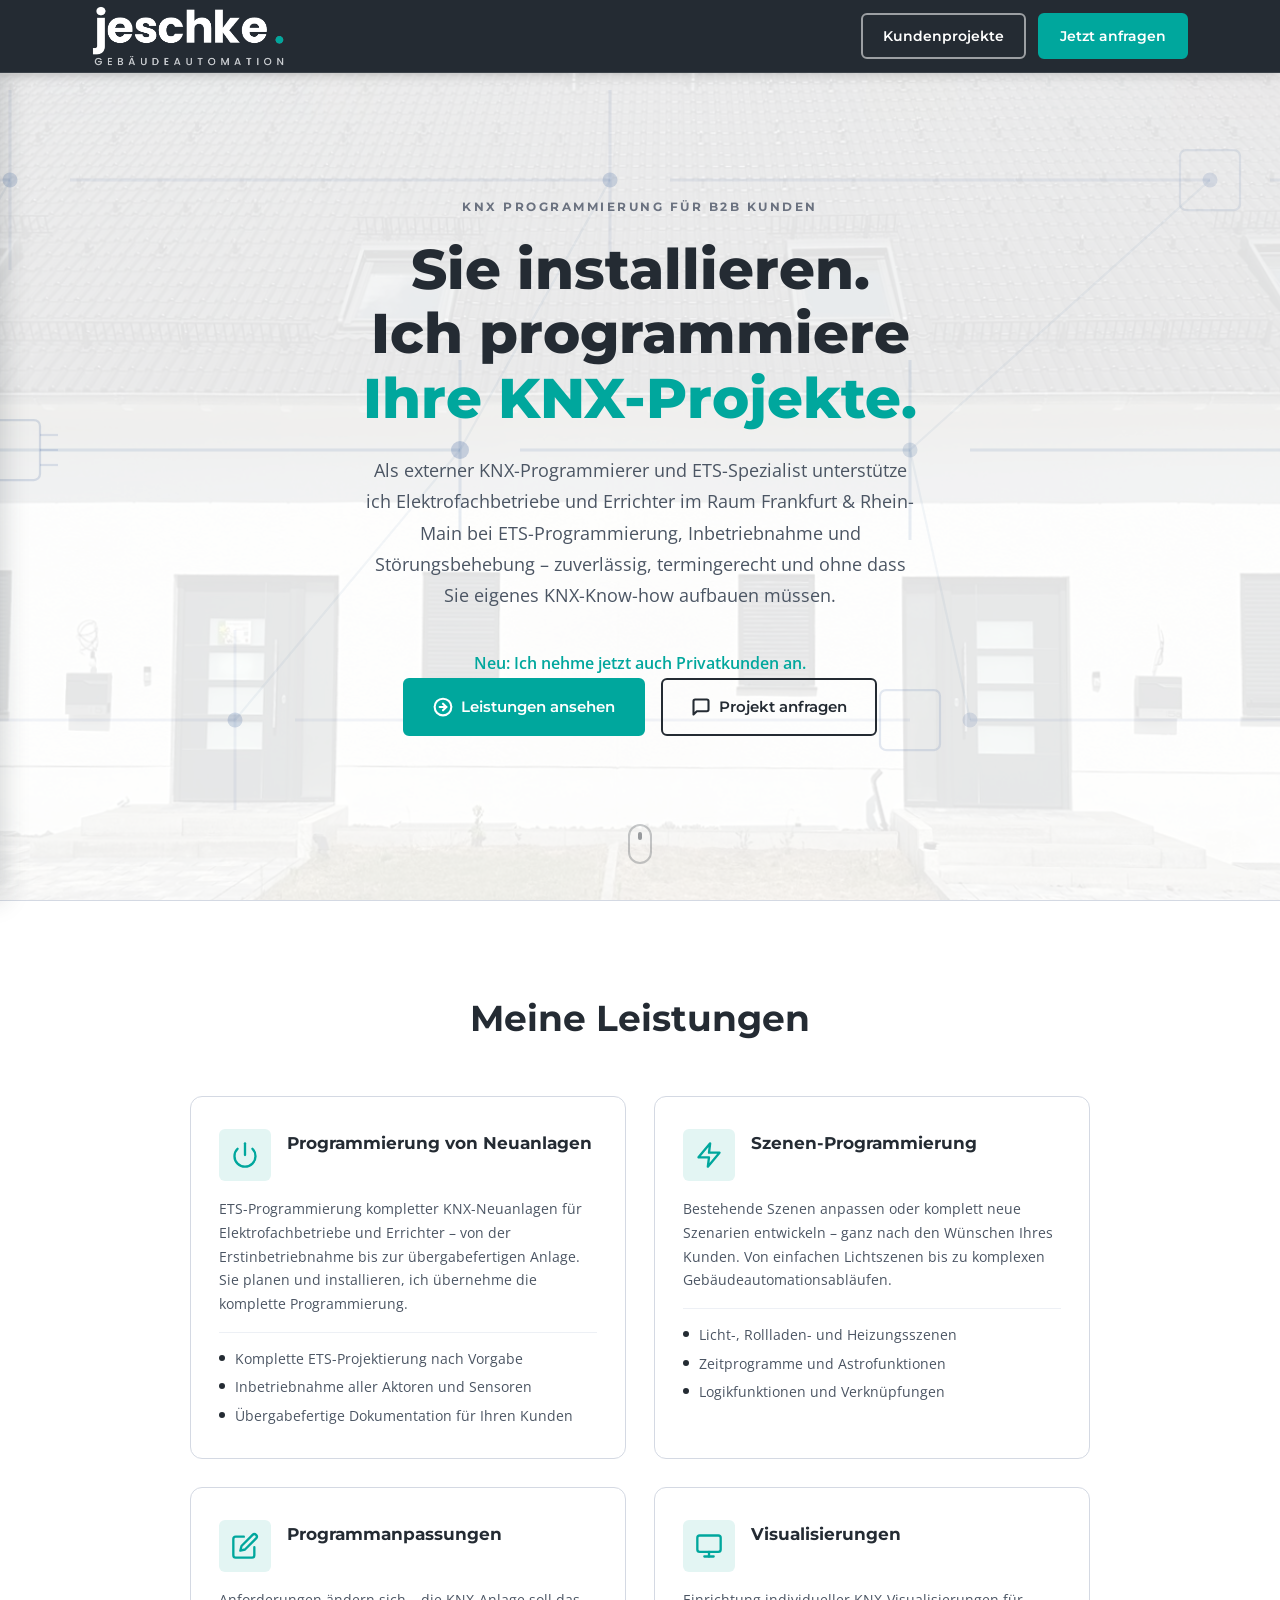
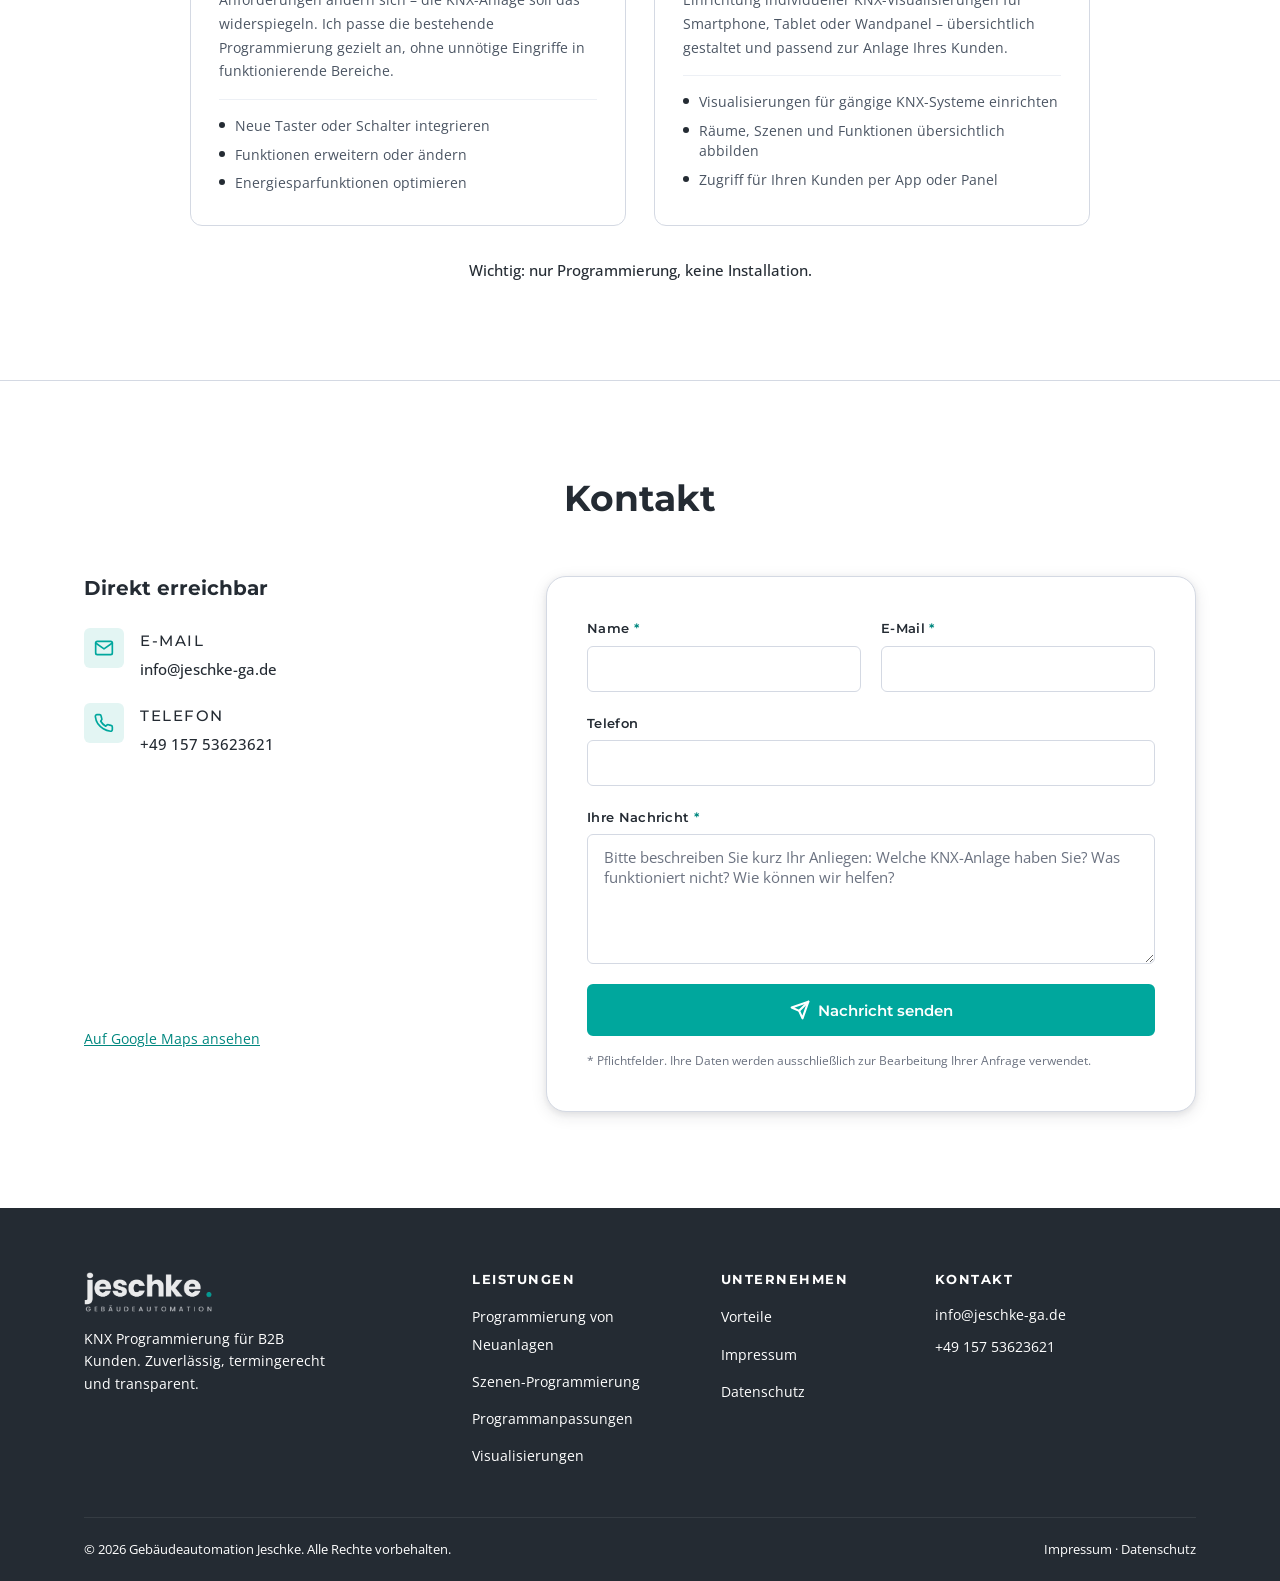
==== commit c54c717c: "Branding: rename to Gebäudeautomation Jeschke across site" ====
--- a/index.html
+++ b/index.html
@@ -5,14 +5,14 @@
     <meta name="viewport" content="width=device-width, initial-scale=1.0, viewport-fit=cover">
     <link rel="icon" type="image/png" href="assets/logo-square.png">
     <link rel="apple-touch-icon" href="assets/logo-square.png">
-    <title>KNX Programmierung für B2B Kunden · Frankfurt | Jeschke Gebäudeautomation</title>
+    <title>KNX Programmierung für B2B Kunden · Frankfurt | Gebäudeautomation Jeschke</title>
     <meta name="description" content="KNX Programmierung für B2B Kunden: externer KNX-Programmierer & ETS-Spezialist für Elektrofachbetriebe und Errichter im Raum Frankfurt am Main. Neuanlagen, Szenen-Programmierung, Visualisierung & Programmanpassung. Zuverlässig, termingerecht, transparent.">
-    <meta name="keywords" content="KNX Programmierung für B2B Kunden, KNX Programmierer Frankfurt, KNX ETS Programmierer Frankfurt, KNX Spezialist Frankfurt, KNX Programmierung für Elektrofachbetriebe, KNX ETS Programmierung Frankfurt, ETS5 ETS6 Frankfurt, Smart Home KNX Frankfurt, Jeschke Gebäudeautomation Frankfurt, Gebäudeautomation Frankfurt, KNX Programmierung Rhein-Main">
+    <meta name="keywords" content="KNX Programmierung für B2B Kunden, KNX Programmierer Frankfurt, KNX ETS Programmierer Frankfurt, KNX Spezialist Frankfurt, KNX Programmierung für Elektrofachbetriebe, KNX ETS Programmierung Frankfurt, ETS5 ETS6 Frankfurt, Smart Home KNX Frankfurt, Gebäudeautomation Jeschke Frankfurt, Gebäudeautomation Frankfurt, KNX Programmierung Rhein-Main">
     <meta name="robots" content="index, follow">
     <meta name="theme-color" content="#ffffff">
     <meta name="color-scheme" content="light">
     <link rel="canonical" href="https://jeschke-ga.de/">
-    <meta property="og:title" content="KNX Programmierung für B2B Kunden · Frankfurt | Jeschke Gebäudeautomation">
+    <meta property="og:title" content="KNX Programmierung für B2B Kunden · Frankfurt | Gebäudeautomation Jeschke">
     <meta property="og:description" content="Externer KNX-Programmierer & ETS-Spezialist für Elektrofachbetriebe und Errichter in Frankfurt am Main. Sie installieren, ich programmiere.">
     <meta property="og:type" content="website">
     <meta property="og:url" content="https://jeschke-ga.de/">
@@ -21,7 +21,7 @@
     {
       "@context": "https://schema.org",
       "@type": "LocalBusiness",
-      "name": "Jeschke Gebäudeautomation",
+    "name": "Gebäudeautomation Jeschke",
       "description": "KNX Programmierung für B2B Kunden: externer KNX-Programmierer und ETS-Spezialist für Elektrofachbetriebe und Errichter in Frankfurt am Main. Programmierung von Neuanlagen, Szenen-Programmierung, Visualisierung und Programmanpassung.",
       "telephone": "+4915753623621",
       "email": "info@jeschke-ga.de",
@@ -100,7 +100,7 @@
     <nav class="navbar" id="navbar">
         <div class="nav-container">
             <a href="#home" class="nav-logo">
-                <img src="assets/logo-wide-white.png?v=3" alt="Jeschke Gebäudeautomation">
+                <img src="assets/logo-wide-white.png?v=3" alt="Gebäudeautomation Jeschke">
             </a>
             <div class="nav-actions">
                 <a href="kundenprojekte.html" class="nav-btn-ghost">Kundenprojekte</a>
@@ -114,7 +114,7 @@
     <div class="nav-overlay" id="navOverlay"></div>
     <div class="nav-drawer" id="navDrawer">
         <div class="nav-drawer-header">
-            <img src="assets/logo-wide.png?v=3" alt="Jeschke Gebäudeautomation" class="nav-drawer-logo">
+            <img src="assets/logo-wide.png?v=3" alt="Gebäudeautomation Jeschke" class="nav-drawer-logo">
             <button class="nav-drawer-close" id="navClose" aria-label="Menü schließen">✕</button>
         </div>
         <nav class="nav-drawer-links">
@@ -351,7 +351,7 @@
         <div class="container">
             <div class="footer-grid">
                 <div class="footer-brand">
-                    <img src="assets/logo-wide-white.png?v=3" alt="Jeschke Gebäudeautomation" class="footer-logo">
+                    <img src="assets/logo-wide-white.png?v=3" alt="Gebäudeautomation Jeschke" class="footer-logo">
                     <p>KNX Programmierung für B2B Kunden. Zuverlässig, termingerecht und transparent.</p>
                 </div>
                 <div class="footer-links">
@@ -378,7 +378,7 @@
                 </div>
             </div>
             <div class="footer-bottom">
-                <p>&copy; <span id="year"></span> Jeschke Gebäudeautomation. Alle Rechte vorbehalten.</p>
+                <p>&copy; <span id="year"></span> Gebäudeautomation Jeschke. Alle Rechte vorbehalten.</p>
                 <p class="footer-legal"><a href="impressum.html">Impressum</a> · <a href="datenschutz.html">Datenschutz</a></p>
             </div>
         </div>
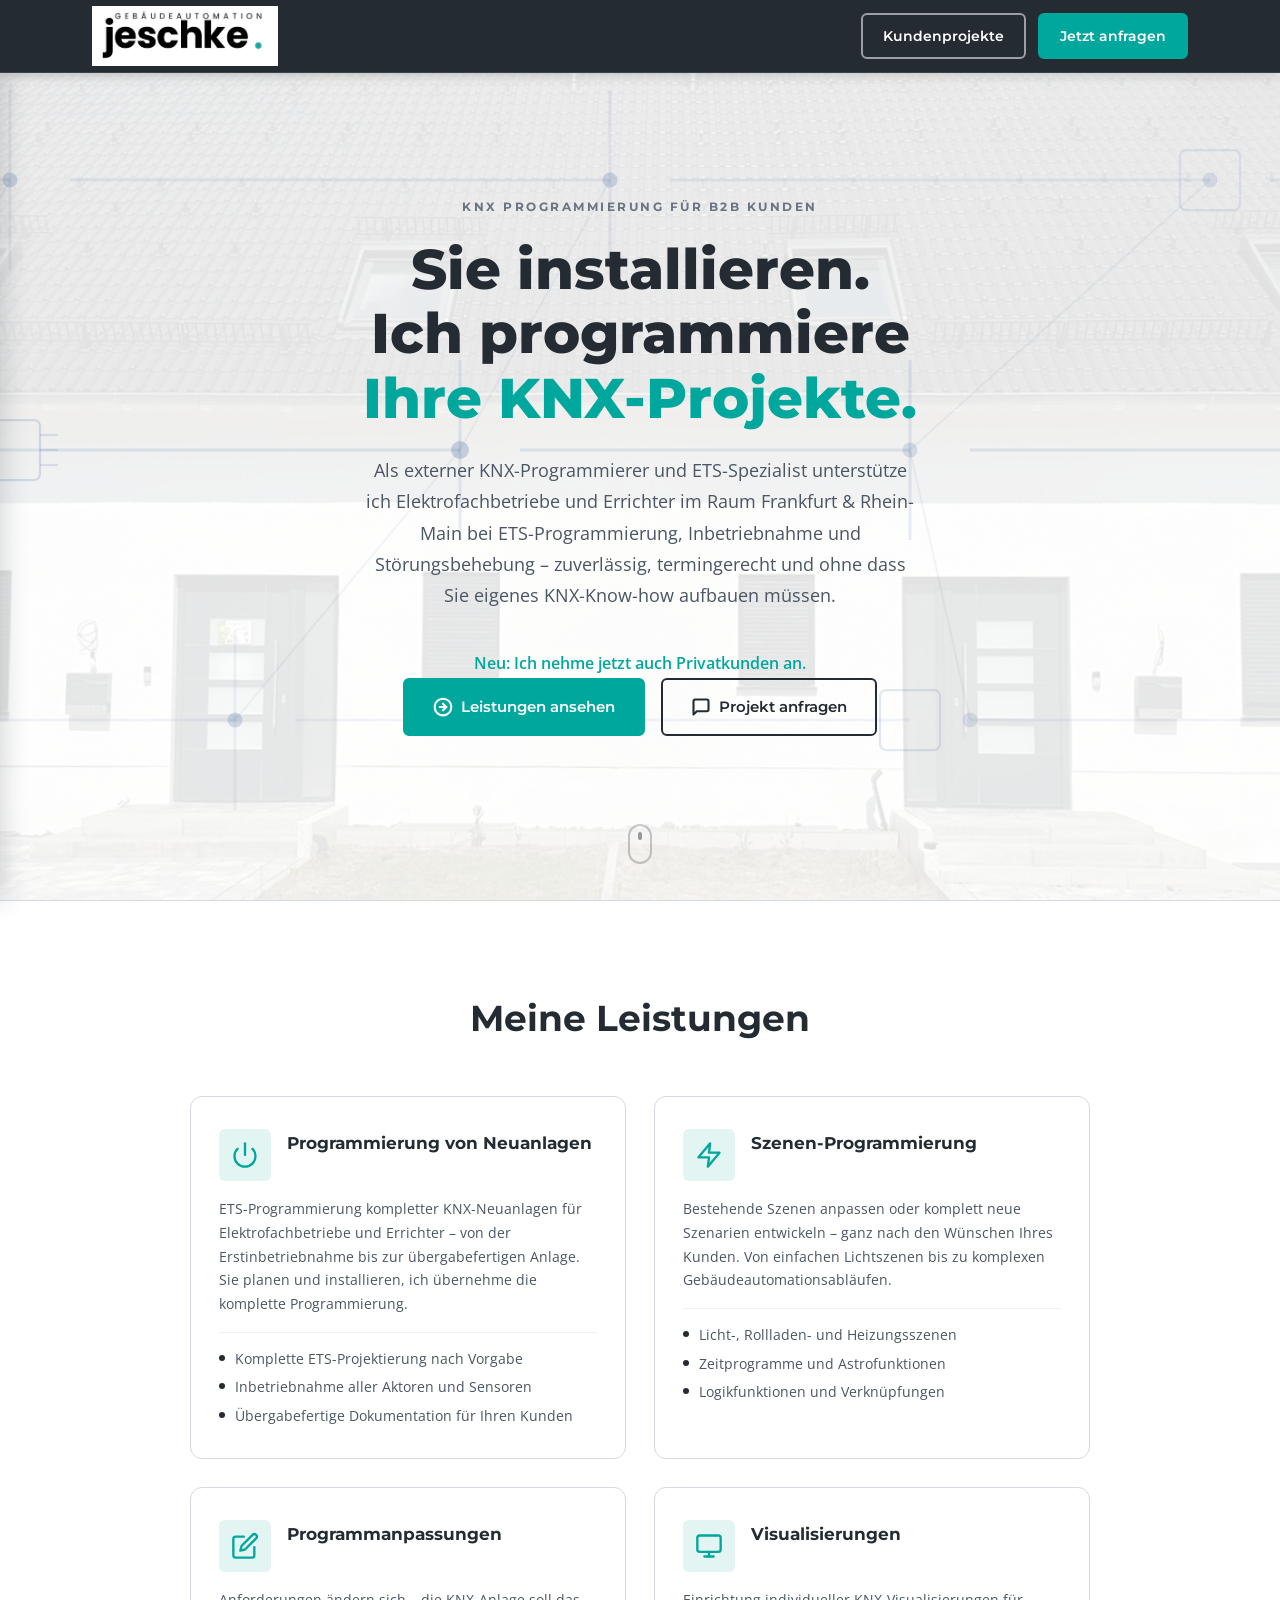
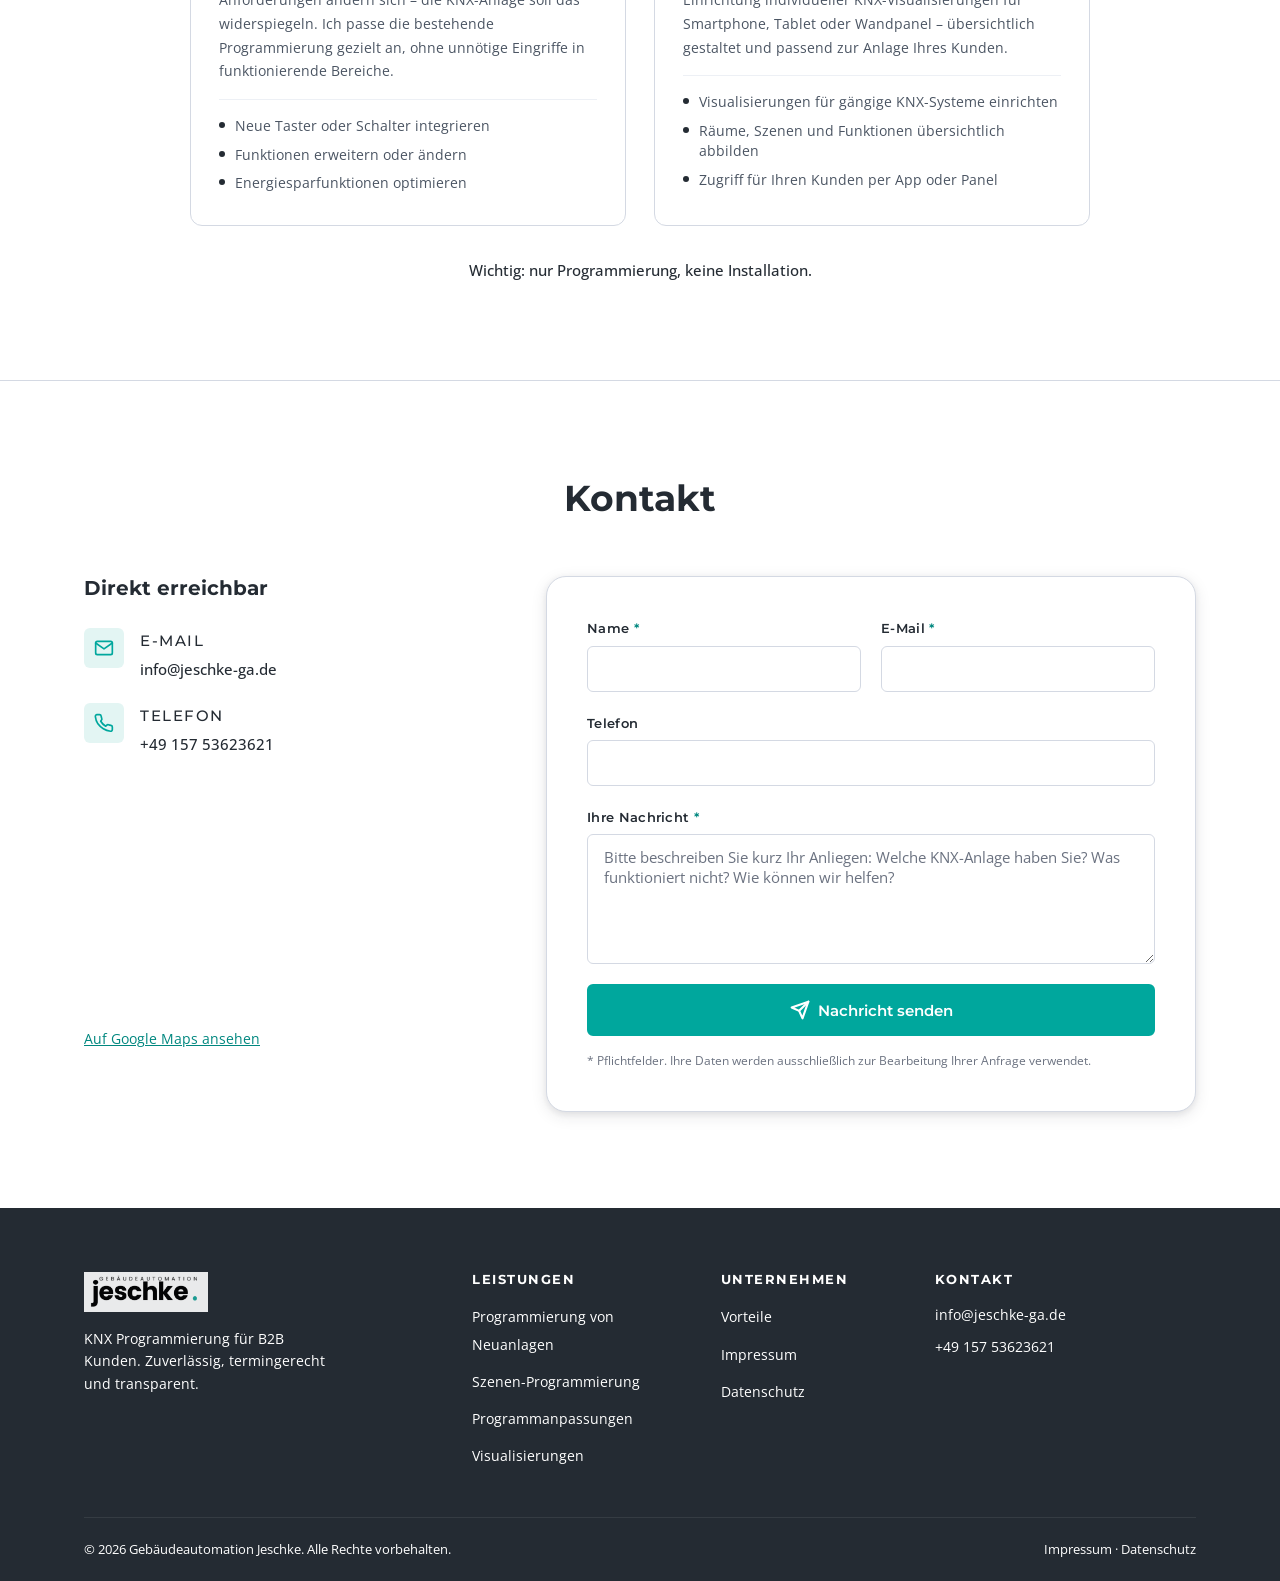
==== commit cbd9b5c9: "Update: use new Firmenlogo_v2 and Logo_hell_v2 across site" ====
--- a/index.html
+++ b/index.html
@@ -100,7 +100,7 @@
     <nav class="navbar" id="navbar">
         <div class="nav-container">
             <a href="#home" class="nav-logo">
-                <img src="assets/logo-wide-white.png?v=3" alt="Gebäudeautomation Jeschke">
+                <img src="assets/Logo_hell_v2.png?v=3" alt="Gebäudeautomation Jeschke">
             </a>
             <div class="nav-actions">
                 <a href="kundenprojekte.html" class="nav-btn-ghost">Kundenprojekte</a>
@@ -114,7 +114,7 @@
     <div class="nav-overlay" id="navOverlay"></div>
     <div class="nav-drawer" id="navDrawer">
         <div class="nav-drawer-header">
-            <img src="assets/logo-wide.png?v=3" alt="Gebäudeautomation Jeschke" class="nav-drawer-logo">
+            <img src="assets/Firmenlogo_v2.png?v=3" alt="Gebäudeautomation Jeschke" class="nav-drawer-logo">
             <button class="nav-drawer-close" id="navClose" aria-label="Menü schließen">✕</button>
         </div>
         <nav class="nav-drawer-links">
@@ -351,7 +351,7 @@
         <div class="container">
             <div class="footer-grid">
                 <div class="footer-brand">
-                    <img src="assets/logo-wide-white.png?v=3" alt="Gebäudeautomation Jeschke" class="footer-logo">
+                    <img src="assets/Logo_hell_v2.png?v=3" alt="Gebäudeautomation Jeschke" class="footer-logo">
                     <p>KNX Programmierung für B2B Kunden. Zuverlässig, termingerecht und transparent.</p>
                 </div>
                 <div class="footer-links">
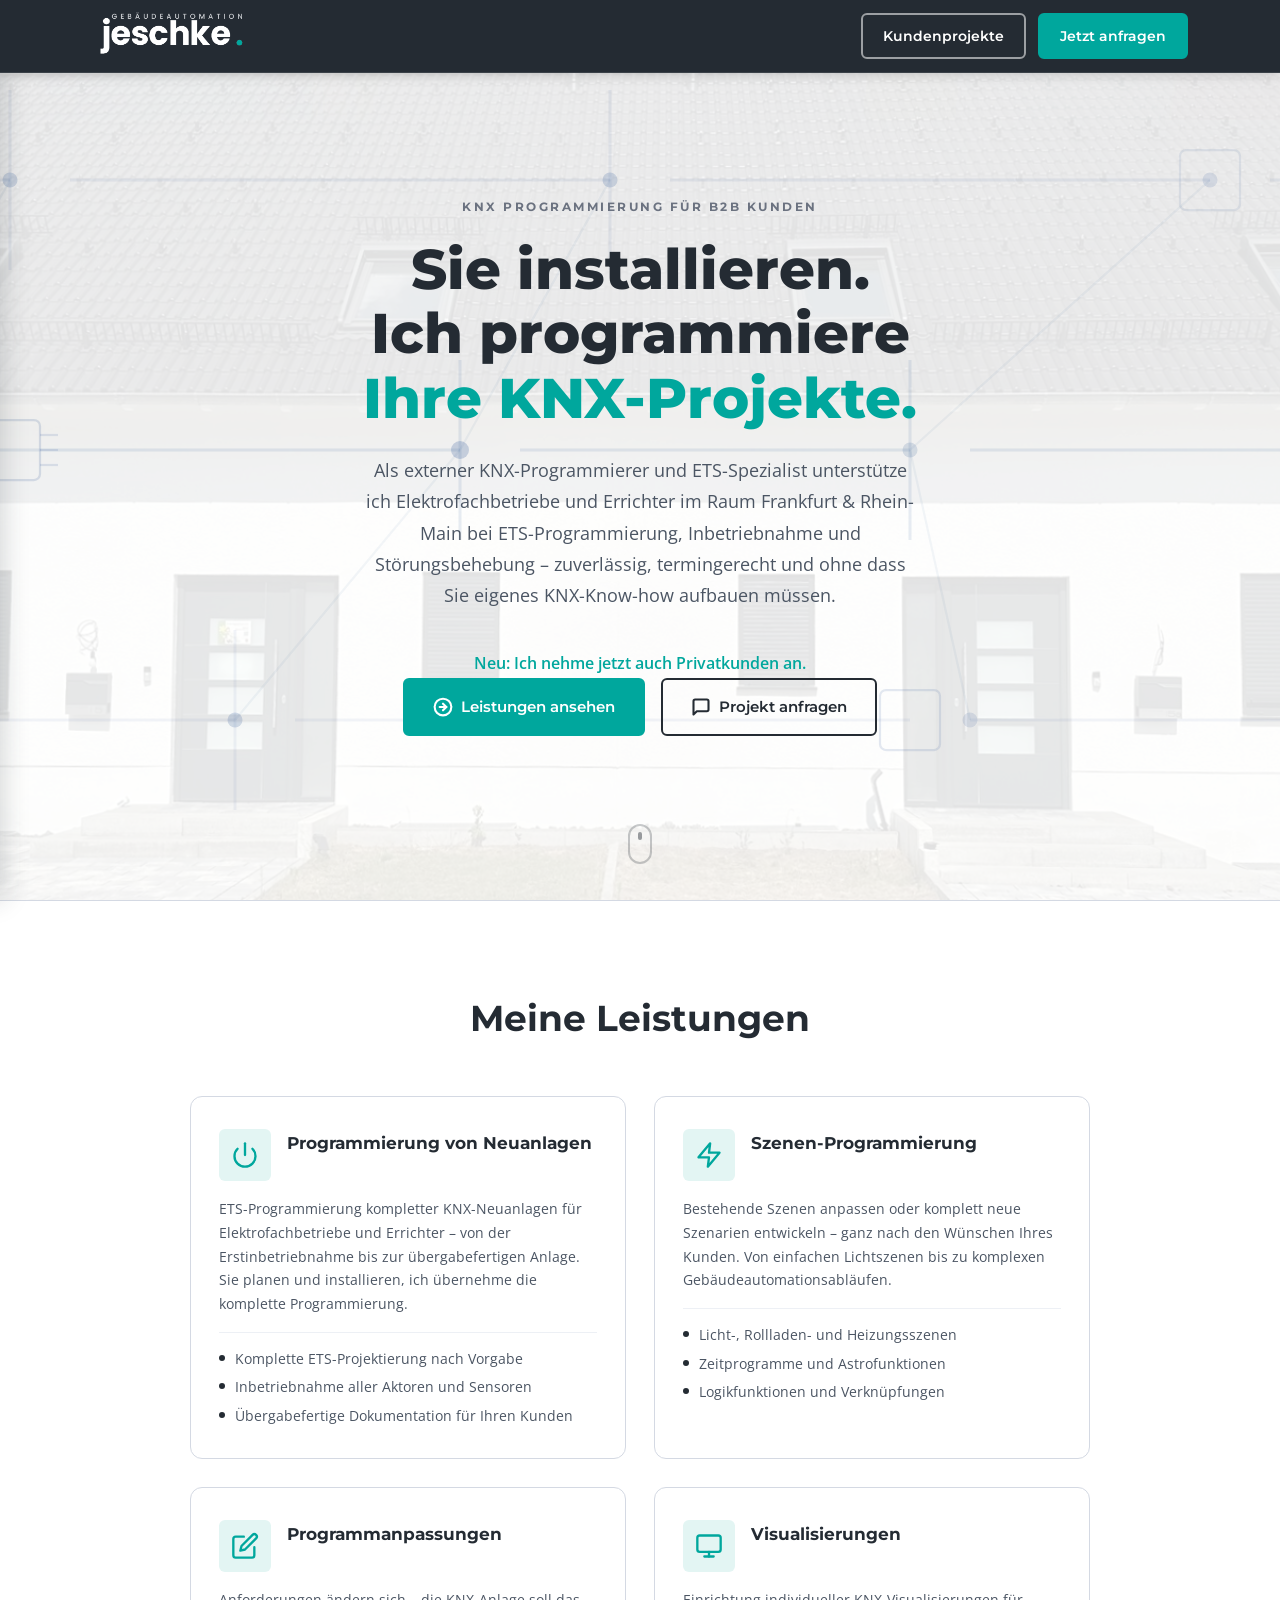
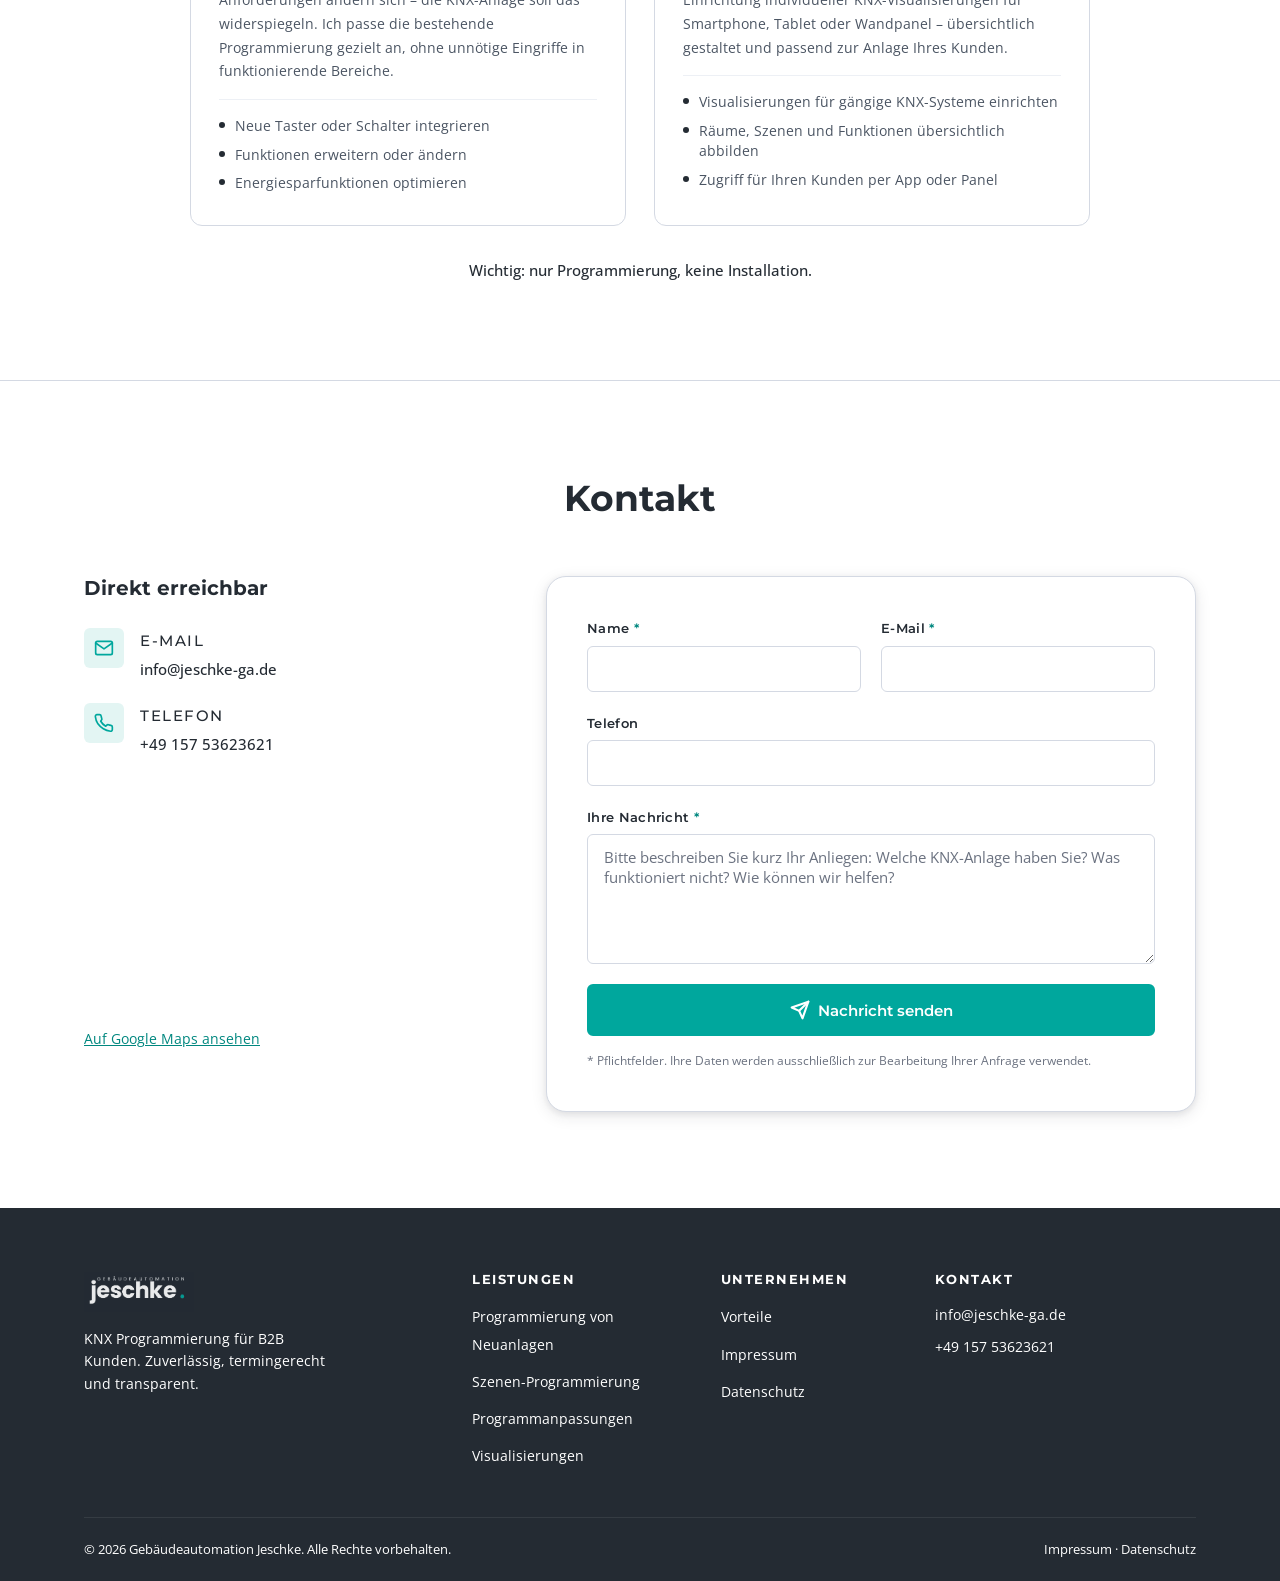
==== commit 470b87c0: "Use dark Firmenlogo everywhere: drop JS background-based logo switch Remove the adaptLogoForBackgrou" ====
--- a/index.html
+++ b/index.html
@@ -100,7 +100,7 @@
     <nav class="navbar" id="navbar">
         <div class="nav-container">
             <a href="#home" class="nav-logo">
-                <img src="assets/Logo_hell_v2.png?v=3" alt="Gebäudeautomation Jeschke">
+                <img src="assets/Firmenlogo_dunkel.png?v=5" alt="Gebäudeautomation Jeschke">
             </a>
             <div class="nav-actions">
                 <a href="kundenprojekte.html" class="nav-btn-ghost">Kundenprojekte</a>
@@ -114,7 +114,7 @@
     <div class="nav-overlay" id="navOverlay"></div>
     <div class="nav-drawer" id="navDrawer">
         <div class="nav-drawer-header">
-            <img src="assets/Firmenlogo_v2.png?v=3" alt="Gebäudeautomation Jeschke" class="nav-drawer-logo">
+            <img src="assets/Firmenlogo_dunkel.png?v=5" alt="Gebäudeautomation Jeschke" class="nav-drawer-logo">
             <button class="nav-drawer-close" id="navClose" aria-label="Menü schließen">✕</button>
         </div>
         <nav class="nav-drawer-links">
@@ -351,7 +351,7 @@
         <div class="container">
             <div class="footer-grid">
                 <div class="footer-brand">
-                    <img src="assets/Logo_hell_v2.png?v=3" alt="Gebäudeautomation Jeschke" class="footer-logo">
+                    <img src="assets/Firmenlogo_dunkel.png?v=5" alt="Gebäudeautomation Jeschke" class="footer-logo">
                     <p>KNX Programmierung für B2B Kunden. Zuverlässig, termingerecht und transparent.</p>
                 </div>
                 <div class="footer-links">
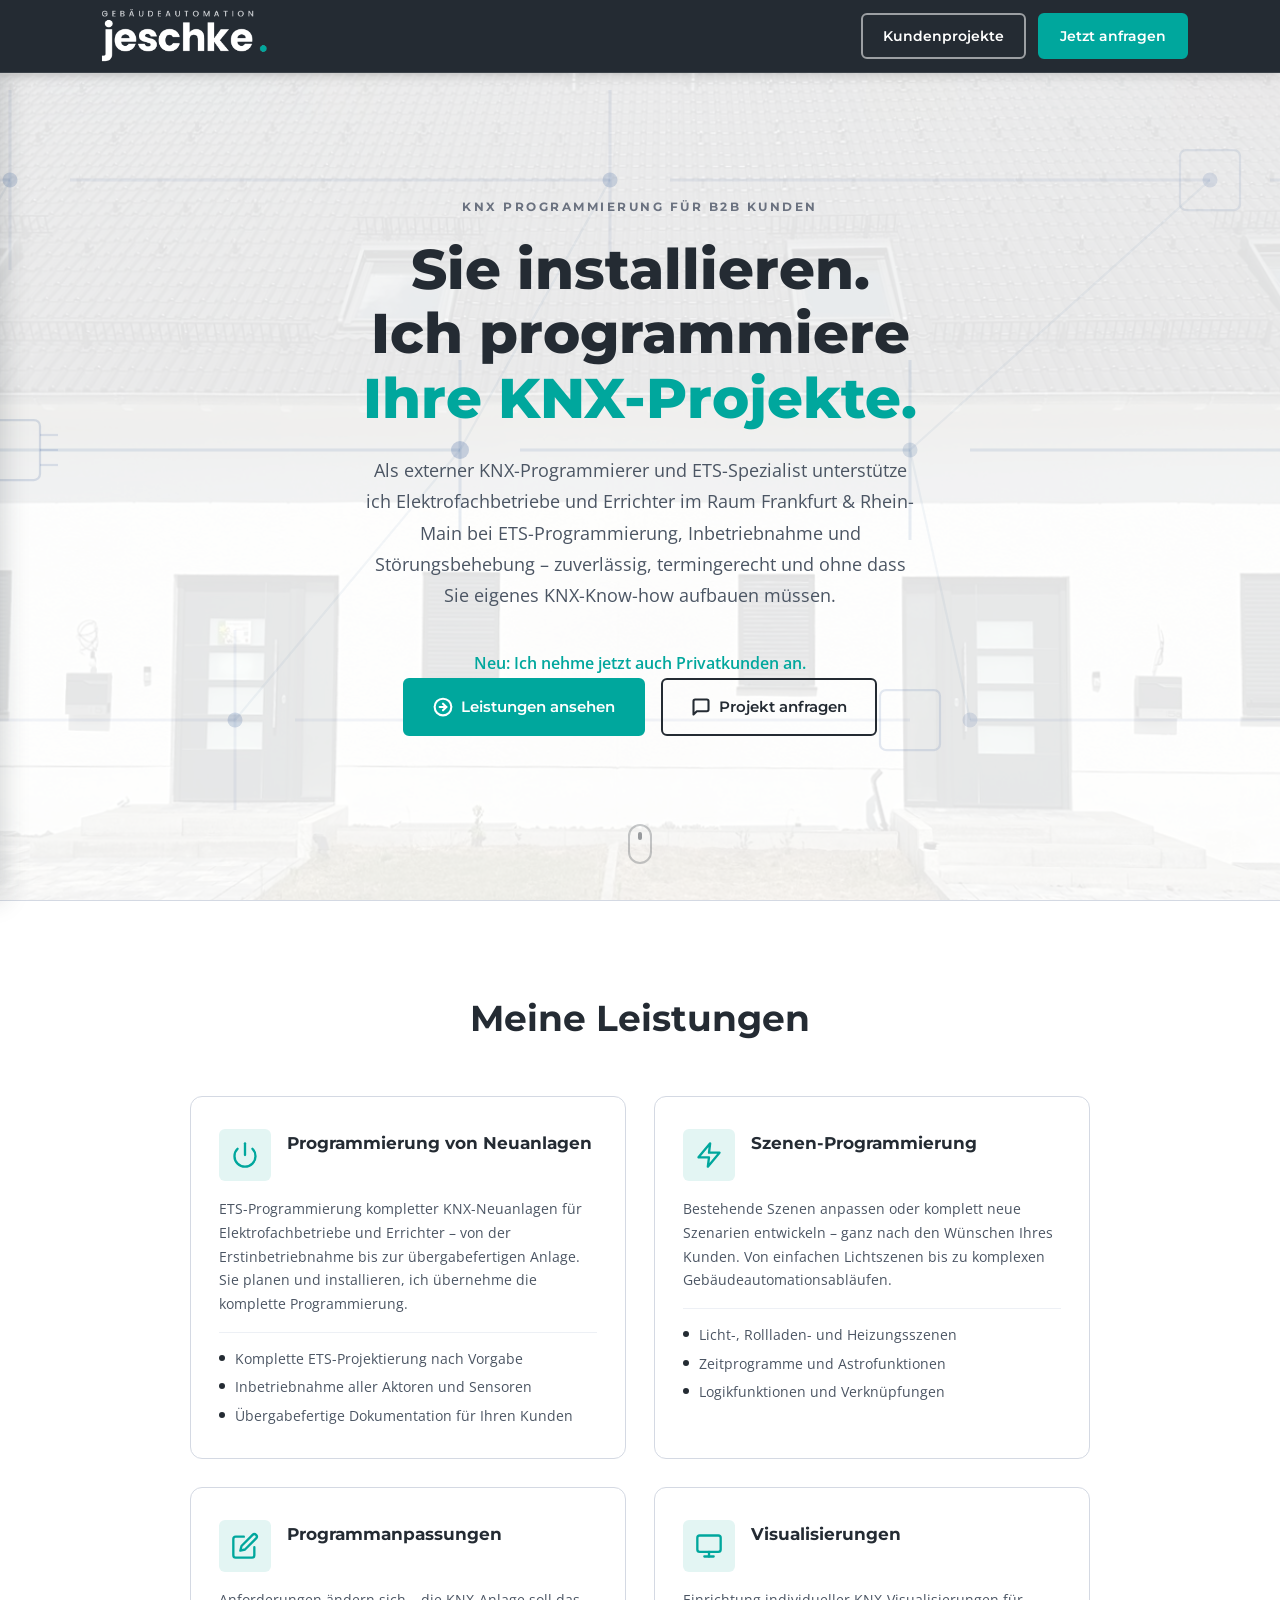
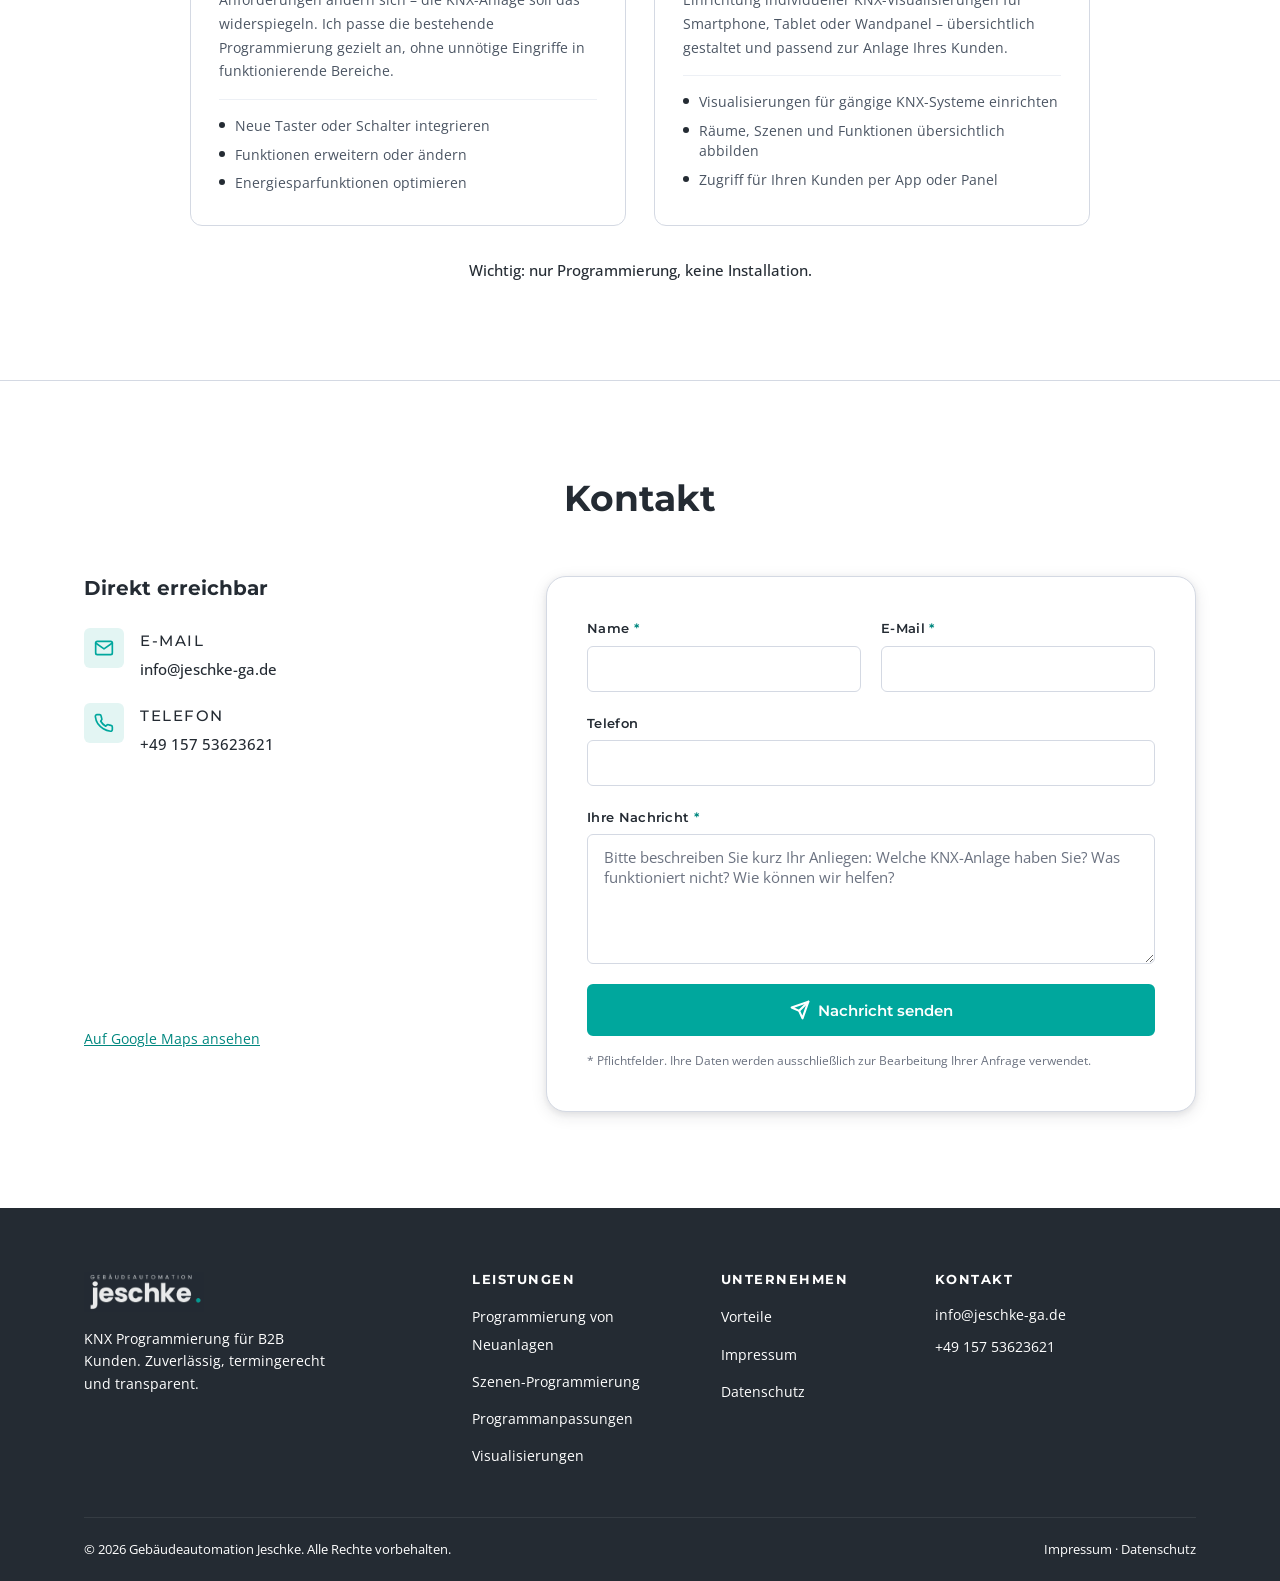
==== commit ff5e981d: "Update logos: light variant in mobile drawer, new dark logo file The dark logo is white type on an o" ====
--- a/index.html
+++ b/index.html
@@ -100,7 +100,7 @@
     <nav class="navbar" id="navbar">
         <div class="nav-container">
             <a href="#home" class="nav-logo">
-                <img src="assets/Firmenlogo_dunkel.png?v=5" alt="Gebäudeautomation Jeschke">
+                <img src="assets/Firmenlogo_dunkel.png?v=6" alt="Gebäudeautomation Jeschke">
             </a>
             <div class="nav-actions">
                 <a href="kundenprojekte.html" class="nav-btn-ghost">Kundenprojekte</a>
@@ -114,7 +114,7 @@
     <div class="nav-overlay" id="navOverlay"></div>
     <div class="nav-drawer" id="navDrawer">
         <div class="nav-drawer-header">
-            <img src="assets/Firmenlogo_dunkel.png?v=5" alt="Gebäudeautomation Jeschke" class="nav-drawer-logo">
+            <img src="assets/Logo_hell_v5.png?v=6" alt="Gebäudeautomation Jeschke" class="nav-drawer-logo">
             <button class="nav-drawer-close" id="navClose" aria-label="Menü schließen">✕</button>
         </div>
         <nav class="nav-drawer-links">
@@ -351,7 +351,7 @@
         <div class="container">
             <div class="footer-grid">
                 <div class="footer-brand">
-                    <img src="assets/Firmenlogo_dunkel.png?v=5" alt="Gebäudeautomation Jeschke" class="footer-logo">
+                    <img src="assets/Firmenlogo_dunkel.png?v=6" alt="Gebäudeautomation Jeschke" class="footer-logo">
                     <p>KNX Programmierung für B2B Kunden. Zuverlässig, termingerecht und transparent.</p>
                 </div>
                 <div class="footer-links">
